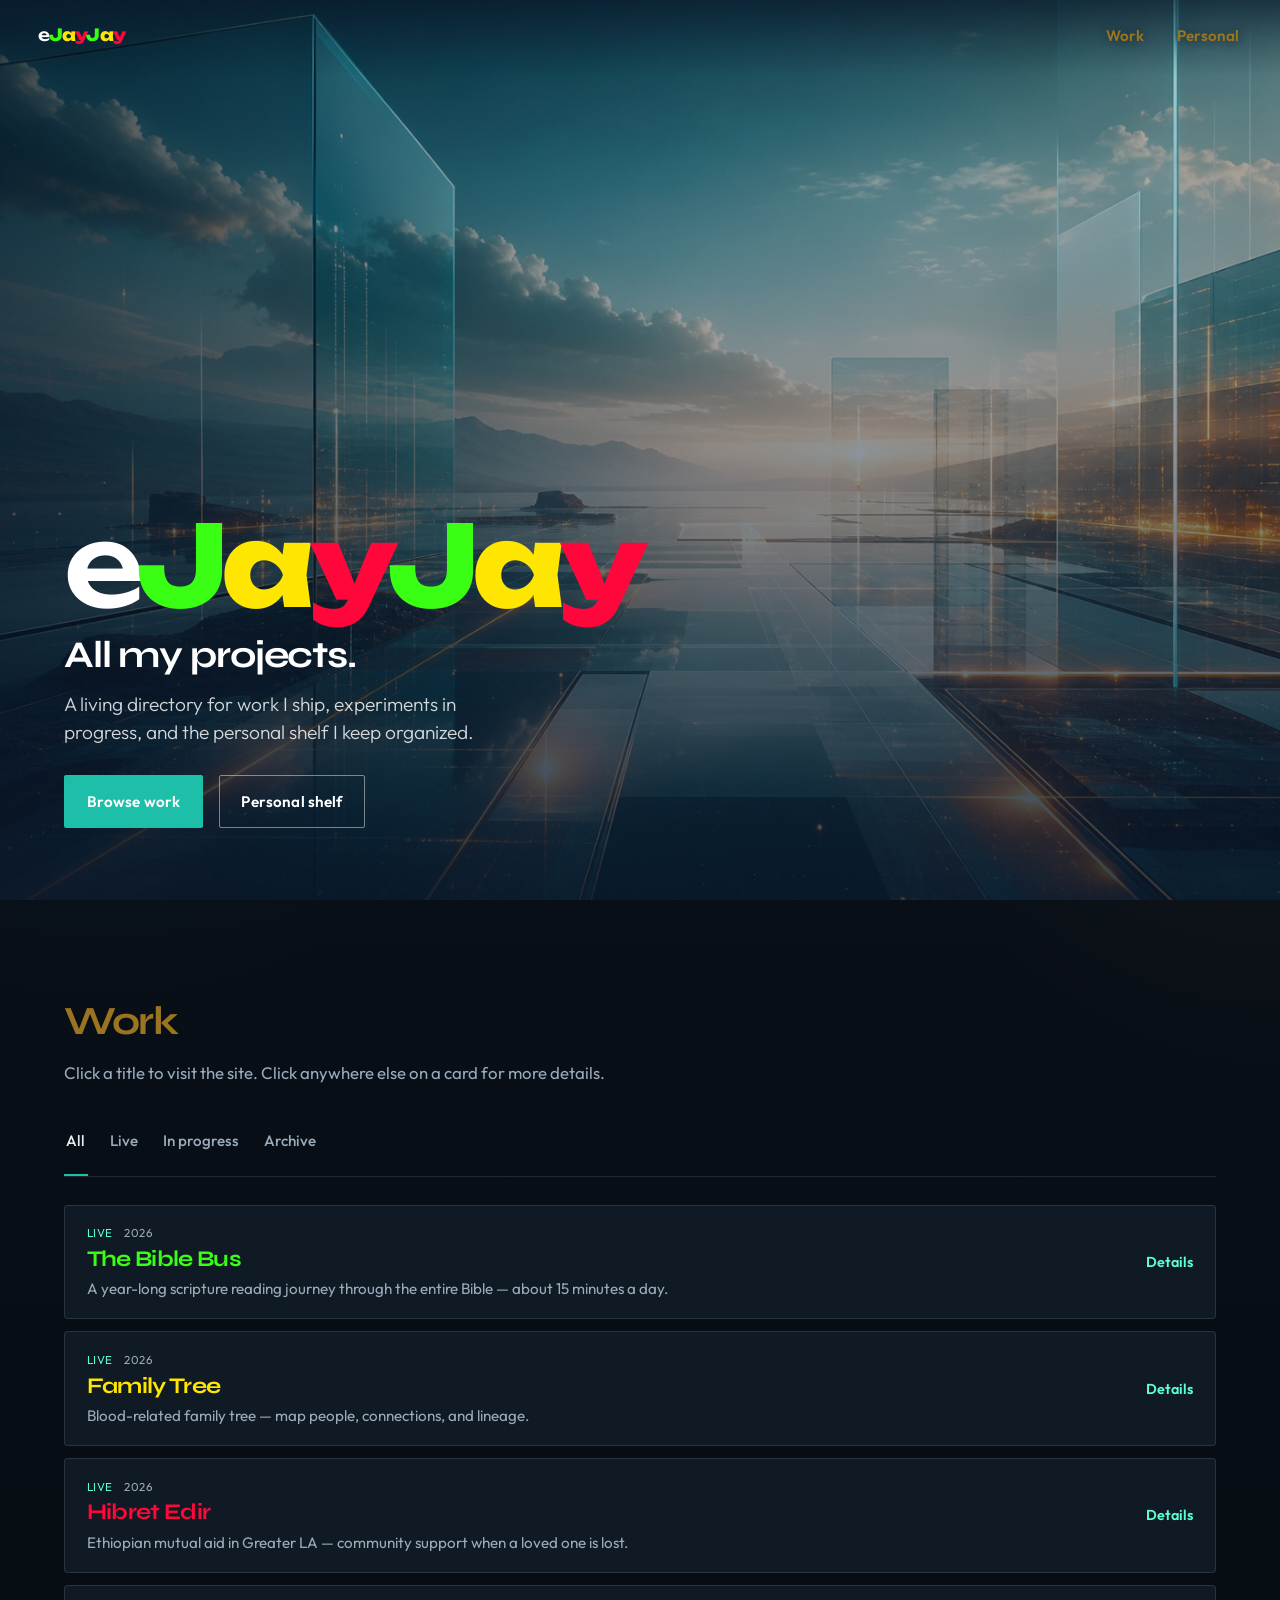
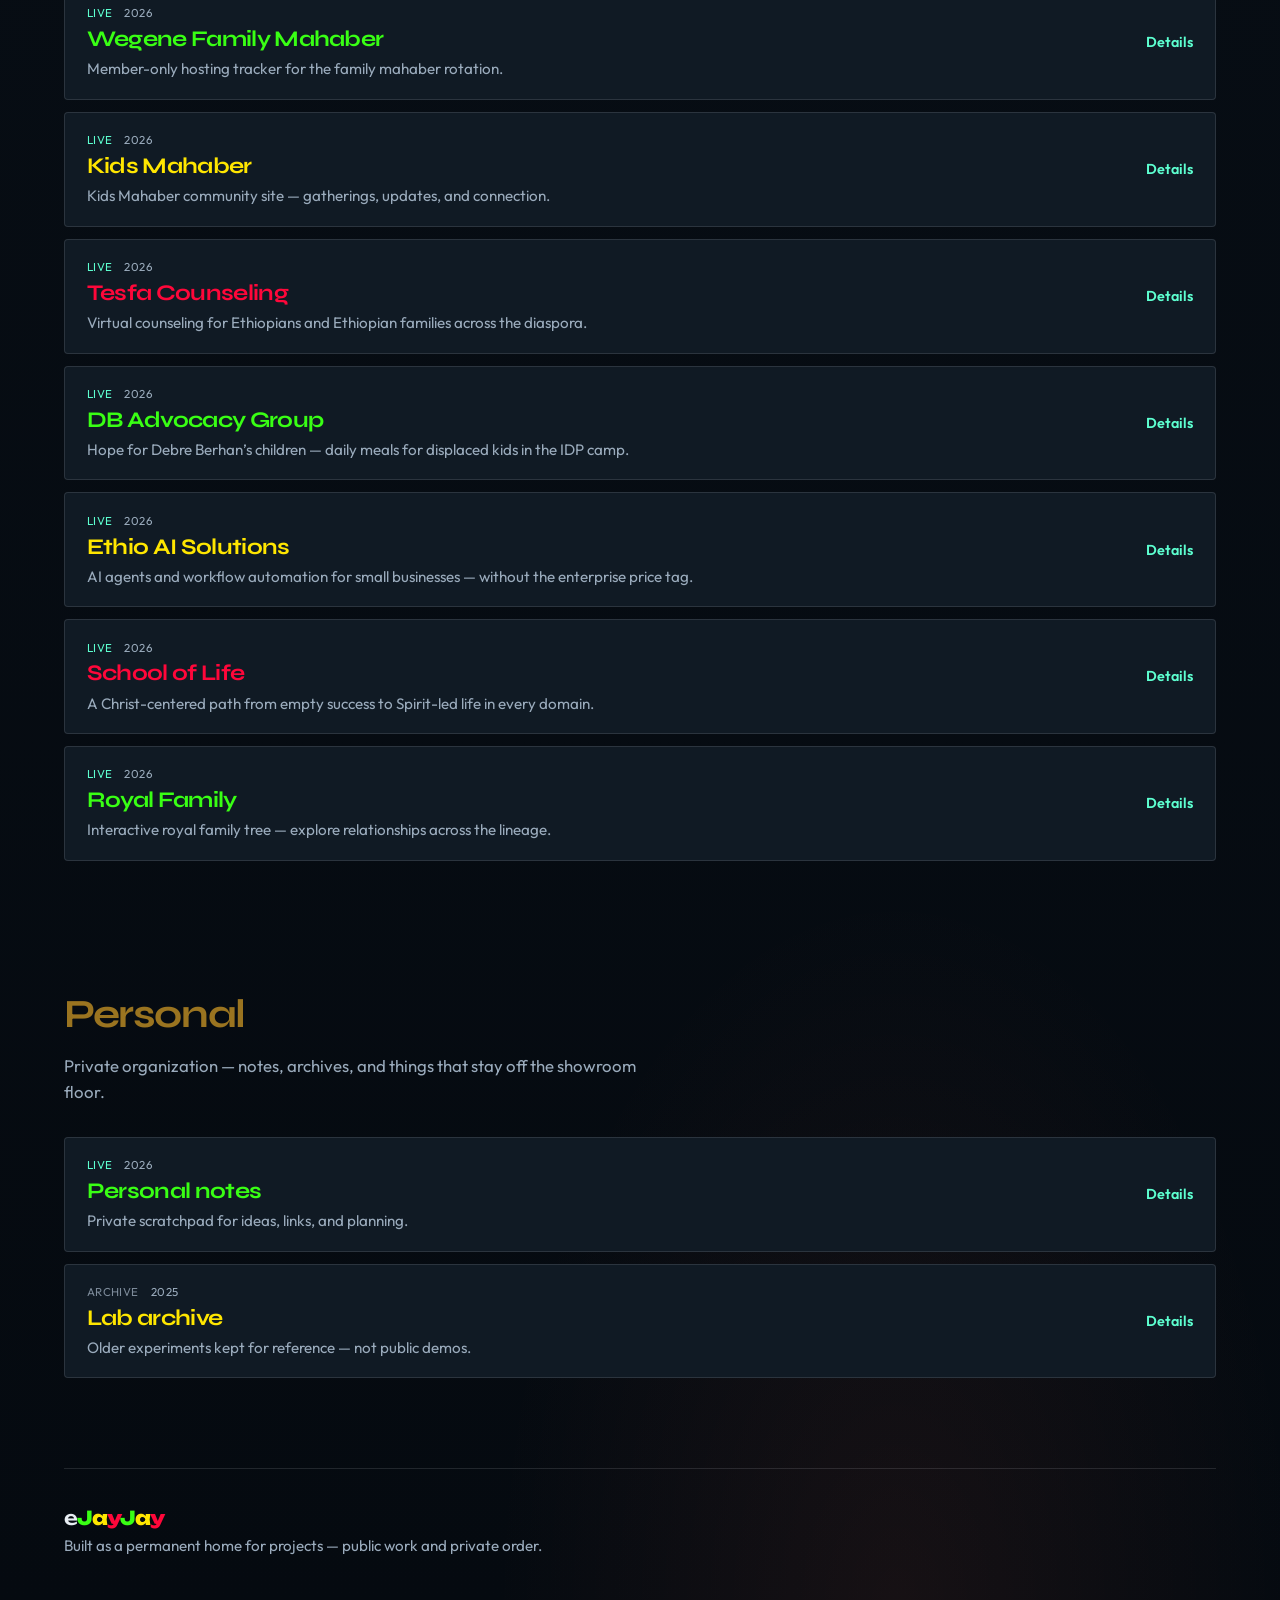
==== index.html @ 98484994 "Fix Netlify 404 by shipping a static site with index.html Co-authored-by: Cursor <cursoragent@cursor" ====
<!DOCTYPE html>
<html lang="en">
<head>
  <meta charset="utf-8">
  <meta name="viewport" content="width=device-width, initial-scale=1, viewport-fit=cover">
  <meta name="theme-color" content="#070d14">
  <title>eJayJay — projects hub</title>
  <meta name="description" content="eJayJay — all projects, in one place.">
  <link rel="preconnect" href="https://fonts.googleapis.com">
  <link rel="preconnect" href="https://fonts.gstatic.com" crossorigin>
  <link href="https://fonts.googleapis.com/css2?family=Outfit:wght@300;400;500;600;700&family=Syne:wght@600;700;800&family=Unbounded:wght@500;600;700;800;900&display=swap" rel="stylesheet">
  <link rel="stylesheet" href="/static/css/style.css">
</head>
<body>
<div class="grain" aria-hidden="true"></div>

<header class="top">
  <a class="top__mark" href="#top" aria-label="eJayJay"><span class="brand" aria-hidden="true"><span class="brand__e">e</span><span class="brand__j">J</span><span class="brand__a">a</span><span class="brand__y">y</span><span class="brand__j">J</span><span class="brand__a">a</span><span class="brand__y">y</span></span></a>
  <nav class="top__nav" aria-label="Primary">
    <a href="#work">Work</a>
    <a href="#personal">Personal</a>
  </nav>
</header>

<main id="top">
  <section class="hero" aria-label="Introduction">
    <div class="hero__media">
      <img
        src="/static/img/hero-atmosphere.png"
        alt=""
        width="1920"
        height="1080"
        fetchpriority="high"
        decoding="async"
        sizes="100vw"
      >
      <div class="hero__veil" aria-hidden="true"></div>
    </div>
    <div class="hero__content">
      <p class="hero__brand" aria-label="eJayJay"><span class="brand" aria-hidden="true"><span class="brand__e">e</span><span class="brand__j">J</span><span class="brand__a">a</span><span class="brand__y">y</span><span class="brand__j">J</span><span class="brand__a">a</span><span class="brand__y">y</span></span></p>
      <h1 class="hero__headline">All my projects.</h1>
      <p class="hero__lede">A living directory for work I ship, experiments in progress, and the personal shelf I keep organized.</p>
      <div class="hero__actions">
        <a class="btn btn--primary" href="#work">Browse work</a>
        <a class="btn btn--ghost" href="#personal">Personal shelf</a>
      </div>
    </div>
  </section>

  <section class="section" id="work" aria-labelledby="work-heading">
    <div class="section__intro">
      <h2 id="work-heading">Work</h2>
      <p>Click a title to visit the site. Click anywhere else on a card for more details.</p>
    </div>

    <div class="filters" role="group" aria-label="Filter work">
      <button type="button" class="filter is-active" data-filter="all">All</button>
      <button type="button" class="filter" data-filter="live">Live</button>
      <button type="button" class="filter" data-filter="wip">In progress</button>
      <button type="button" class="filter" data-filter="archive">Archive</button>
    </div>

    <ul class="directory" data-directory="public"></ul>
  </section>

  <section class="section section--personal" id="personal" aria-labelledby="personal-heading">
    <div class="section__intro">
      <h2 id="personal-heading">Personal</h2>
      <p>Private organization — notes, archives, and things that stay off the showroom floor.</p>
    </div>

    <ul class="directory" data-directory="personal"></ul>
  </section>
</main>

<footer class="footer">
  <p class="footer__brand" aria-label="eJayJay"><span class="brand" aria-hidden="true"><span class="brand__e">e</span><span class="brand__j">J</span><span class="brand__a">a</span><span class="brand__y">y</span><span class="brand__j">J</span><span class="brand__a">a</span><span class="brand__y">y</span></span></p>
  <p class="footer__note">Built as a permanent home for projects — public work and private order.</p>
</footer>

<div class="detail" id="project-detail" hidden>
  <div class="detail__backdrop" data-close-detail tabindex="-1"></div>
  <aside
    class="detail__panel"
    role="dialog"
    aria-modal="true"
    aria-labelledby="detail-title"
  >
    <button type="button" class="detail__close" data-close-detail aria-label="Close details">×</button>
    <p class="detail__meta">
      <span class="detail__status" id="detail-status"></span>
      <span class="detail__year" id="detail-year"></span>
    </p>
    <h2 class="detail__title" id="detail-title"></h2>
    <p class="detail__tagline" id="detail-tagline"></p>
    <div class="detail__tags" id="detail-tags"></div>
    <div class="detail__about">
      <h3 class="detail__about-label">About</h3>
      <p class="detail__about-text" id="detail-about"></p>
    </div>
    <div class="detail__actions" id="detail-actions"></div>
  </aside>
</div>

<script src="/static/js/main.js" defer></script>
</body>
</html>
---- static/css/style.css ----
/* eJayJay — luminous, precise, forward */

:root {
  --ink: #e8eef4;
  --ink-soft: #9aabbc;
  --paper: #070d14;
  --paper-2: #101a24;
  --line: rgba(232, 238, 244, 0.12);
  --teal: #1dbfa8;
  --teal-deep: #5dffd0;
  --amber: #f0b429;
  --gold: #c4a035;
  --gold-deep: #9a7420;
  --coral: #ff6b4a;
  --white: #ffffff;
  /* Brand face = wordmark only; display = headlines; body = UI copy */
  --font-brand: "Unbounded", sans-serif;
  --font-display: "Syne", sans-serif;
  --font-body: "Outfit", sans-serif;
  --ease: cubic-bezier(0.22, 1, 0.36, 1);
  --space: clamp(1.25rem, 3vw, 2.5rem);
  --max: 72rem;
}

*,
*::before,
*::after {
  box-sizing: border-box;
}

html {
  scroll-behavior: smooth;
  scroll-padding-top: 4.5rem;
}

body {
  margin: 0;
  min-height: 100vh;
  min-height: 100dvh;
  font-family: var(--font-body);
  font-weight: 400;
  font-size: 1.0625rem;
  line-height: 1.55;
  color: var(--ink);
  background:
    radial-gradient(110% 70% at 8% -5%, rgba(29, 191, 168, 0.16), transparent 52%),
    radial-gradient(90% 60% at 100% 5%, rgba(240, 180, 41, 0.1), transparent 48%),
    radial-gradient(70% 50% at 70% 100%, rgba(255, 107, 74, 0.07), transparent 45%),
    linear-gradient(180deg, #0a121c 0%, var(--paper) 45%, #050a10 100%);
  -webkit-font-smoothing: antialiased;
  overflow-x: hidden;
  text-size-adjust: 100%;
  -webkit-text-size-adjust: 100%;
}

img {
  max-width: 100%;
  display: block;
}

a {
  color: inherit;
  text-decoration: none;
}

code {
  font-size: 0.9em;
  background: var(--paper-2);
  padding: 0.1em 0.35em;
}

.grain {
  pointer-events: none;
  position: fixed;
  inset: 0;
  z-index: 50;
  opacity: 0.05;
  background-image: url("data:image/svg+xml,%3Csvg viewBox='0 0 256 256' xmlns='http://www.w3.org/2000/svg'%3E%3Cfilter id='n'%3E%3CfeTurbulence type='fractalNoise' baseFrequency='0.85' numOctaves='4' stitchTiles='stitch'/%3E%3C/filter%3E%3Crect width='100%25' height='100%25' filter='url(%23n)'/%3E%3C/svg%3E");
  mix-blend-mode: soft-light;
}

/* —— Top bar —— */
.top {
  position: fixed;
  top: 0;
  left: 0;
  right: 0;
  z-index: 40;
  display: flex;
  align-items: center;
  justify-content: space-between;
  gap: 1rem;
  padding: calc(0.85rem + env(safe-area-inset-top, 0px))
    max(var(--space), env(safe-area-inset-right, 0px))
    1.1rem
    max(var(--space), env(safe-area-inset-left, 0px));
  color: #fff;
  background: linear-gradient(180deg, rgba(10, 22, 40, 0.65) 0%, rgba(10, 22, 40, 0.25) 55%, transparent 100%);
}

.top__mark {
  font-family: var(--font-brand);
  font-weight: 700;
  font-size: 1.05rem;
  letter-spacing: -0.04em;
  line-height: 1;
  color: #fff;
}

.top__nav {
  display: flex;
  gap: 1.75rem;
  font-size: 0.95rem;
  font-weight: 600;
}

.top__nav a {
  color: var(--gold-deep);
  text-shadow: 0 1px 10px rgba(0, 0, 0, 0.45);
  transition: color 0.2s var(--ease);
  padding: 0.45rem 0.15rem;
  min-height: 44px;
  display: inline-flex;
  align-items: center;
}

.top__nav a:hover,
.top__nav a:focus-visible {
  color: var(--gold);
  outline: none;
}

/* —— Hero —— */
.hero {
  position: relative;
  min-height: 100svh;
  display: grid;
  align-items: end;
  overflow: hidden;
}

.hero__media {
  position: absolute;
  inset: 0;
  z-index: 0;
}

.hero__media img {
  width: 100%;
  height: 100%;
  object-fit: cover;
  object-position: center;
  transform: scale(1.04);
  animation: hero-drift 28s var(--ease) infinite alternate;
}

.hero__veil {
  position: absolute;
  inset: 0;
  background:
    linear-gradient(180deg, rgba(10, 22, 40, 0.2) 0%, rgba(10, 22, 40, 0.4) 42%, rgba(10, 22, 40, 0.82) 100%),
    linear-gradient(90deg, rgba(10, 22, 40, 0.45) 0%, transparent 55%);
}

.hero__content {
  position: relative;
  z-index: 1;
  width: min(100% - 2 * var(--space), var(--max));
  margin: 0 auto;
  padding: clamp(5.5rem, 16vh, 10rem) 0 clamp(2.75rem, 8vh, 5.5rem);
  padding-bottom: max(clamp(2.75rem, 8vh, 5.5rem), env(safe-area-inset-bottom, 0px));
  color: var(--white);
}

/* Wordmark: e stays neutral; J green, a yellow, y red */
.brand {
  font-family: var(--font-brand);
  font-weight: 800;
  letter-spacing: -0.055em;
  font-synthesis: none;
}

.brand__e {
  font-weight: 500;
  letter-spacing: -0.08em;
  margin-right: 0.01em;
  color: inherit;
}

.brand__j {
  color: #39ff14;
}

.brand__a {
  color: #ffe600;
}

.brand__y {
  color: #ff073a;
}

.hero__brand {
  margin: 0 0 1.1rem;
  font-size: clamp(3.4rem, 11vw, 7rem);
  line-height: 0.88;
  color: #fff;
  opacity: 0;
  animation: rise 1s var(--ease) 0.15s forwards;
}

.hero__brand .brand {
  display: inline-block;
}

.hero__headline {
  margin: 0 0 0.85rem;
  max-width: 14ch;
  font-family: var(--font-display);
  font-weight: 700;
  font-size: clamp(1.65rem, 3.6vw, 2.35rem);
  line-height: 1.15;
  letter-spacing: -0.03em;
  opacity: 0;
  animation: rise 1s var(--ease) 0.35s forwards;
}

.hero__lede {
  margin: 0 0 1.75rem;
  max-width: 34ch;
  font-size: clamp(1.05rem, 2vw, 1.2rem);
  font-weight: 300;
  line-height: 1.5;
  color: rgba(255, 255, 255, 0.82);
  opacity: 0;
  animation: rise 1s var(--ease) 0.5s forwards;
}

.hero__actions {
  display: flex;
  flex-wrap: wrap;
  gap: 0.75rem 1rem;
  opacity: 0;
  animation: rise 1s var(--ease) 0.65s forwards;
}

@keyframes rise {
  from {
    opacity: 0;
    transform: translateY(1.25rem);
  }
  to {
    opacity: 1;
    transform: translateY(0);
  }
}

@keyframes hero-drift {
  from {
    transform: scale(1.04) translate3d(0, 0, 0);
  }
  to {
    transform: scale(1.1) translate3d(-1.5%, -1%, 0);
  }
}

/* —— Buttons —— */
.btn {
  display: inline-flex;
  align-items: center;
  justify-content: center;
  padding: 0.85rem 1.35rem;
  min-height: 48px;
  font-family: var(--font-body);
  font-size: 0.95rem;
  font-weight: 600;
  letter-spacing: 0.01em;
  border: 1px solid transparent;
  border-radius: 2px;
  cursor: pointer;
  touch-action: manipulation;
  transition: transform 0.25s var(--ease), background 0.25s var(--ease), color 0.25s var(--ease), border-color 0.25s var(--ease);
}

.btn:hover,
.btn:focus-visible {
  transform: translateY(-1px);
  outline: none;
}

.btn--primary {
  background: var(--teal);
  color: var(--white);
}

.btn--primary:hover {
  background: var(--teal-deep);
}

.btn--ghost {
  background: transparent;
  color: var(--white);
  border-color: rgba(255, 255, 255, 0.45);
}

.btn--ghost:hover {
  border-color: #fff;
  background: rgba(255, 255, 255, 0.08);
}

/* —— Sections —— */
.section {
  width: min(100% - 2 * var(--space), var(--max));
  margin: 0 auto;
  padding: clamp(4rem, 10vh, 6.5rem) 0 2rem;
}

.section--personal {
  padding-bottom: clamp(4rem, 10vh, 6rem);
}

.section__intro {
  max-width: 36rem;
  margin-bottom: 2rem;
}

.section__intro h2 {
  margin: 0 0 0.5rem;
  font-family: var(--font-display);
  font-weight: 700;
  font-size: clamp(1.85rem, 3.5vw, 2.5rem);
  letter-spacing: -0.035em;
  color: var(--gold-deep);
}

.section__intro p {
  margin: 0;
  color: var(--ink-soft);
  font-size: 1.05rem;
}

/* —— Filters —— */
.filters {
  display: flex;
  flex-wrap: wrap;
  gap: 0.35rem 1.25rem;
  margin-bottom: 1.75rem;
  border-bottom: 1px solid var(--line);
  padding-bottom: 0.85rem;
}

.filter {
  appearance: none;
  background: none;
  border: none;
  padding: 0.55rem 0.15rem;
  min-height: 44px;
  font-family: var(--font-body);
  font-size: 0.95rem;
  font-weight: 500;
  color: var(--ink-soft);
  cursor: pointer;
  position: relative;
  touch-action: manipulation;
  transition: color 0.2s var(--ease);
}

.filter::after {
  content: "";
  position: absolute;
  left: 0;
  right: 0;
  bottom: -0.85rem;
  height: 2px;
  background: var(--teal);
  transform: scaleX(0);
  transform-origin: left;
  transition: transform 0.25s var(--ease);
}

.filter:hover,
.filter:focus-visible {
  color: var(--ink);
  outline: none;
}

.filter.is-active {
  color: var(--ink);
}

.filter.is-active::after {
  transform: scaleX(1);
}

/* —— Directory: stacked horizontal cards —— */
.directory {
  list-style: none;
  margin: 0;
  padding: 0;
  display: flex;
  flex-direction: column;
  gap: 0.75rem;
}

.entry {
  opacity: 0;
  transform: translateY(0.75rem);
  transition: opacity 0.55s var(--ease), transform 0.55s var(--ease);
  transition-delay: calc(var(--i, 0) * 60ms);
}

.entry.is-visible {
  opacity: 1;
  transform: translateY(0);
}

.entry.is-hidden {
  display: none;
}

.entry--empty {
  padding: 1.5rem 0;
  color: var(--ink-soft);
  opacity: 1;
  transform: none;
}

.entry__card {
  display: grid;
  grid-template-columns: minmax(0, 1fr) auto;
  grid-template-areas:
    "meta go"
    "name go"
    "tag go";
  align-items: start;
  column-gap: 1.25rem;
  row-gap: 0.25rem;
  padding: 1.15rem 1.35rem;
  background: var(--paper-2);
  border: 1px solid var(--line);
  border-radius: 4px;
  cursor: pointer;
  transition:
    border-color 0.25s var(--ease),
    background 0.25s var(--ease),
    transform 0.25s var(--ease);
}

.entry__card:hover,
.entry__card:focus-visible {
  border-color: rgba(232, 238, 244, 0.28);
  background: #152231;
  transform: translateY(-2px);
  outline: none;
}

.entry__meta {
  grid-area: meta;
  display: flex;
  align-items: center;
  gap: 0.75rem;
  font-size: 0.72rem;
  letter-spacing: 0.04em;
  text-transform: uppercase;
  color: var(--ink-soft);
}

.entry__status[data-status="live"] {
  color: var(--teal-deep);
}

.entry__status[data-status="wip"] {
  color: var(--amber);
}

.entry__status[data-status="archive"] {
  color: #7d8b9a;
}

.entry__name {
  grid-area: name;
  margin: 0;
  font-family: var(--font-display);
  font-weight: 700;
  font-size: clamp(1.15rem, 2vw, 1.4rem);
  letter-spacing: -0.03em;
  line-height: 1.15;
}

.entry__title-link,
.entry__title-text {
  color: inherit;
  text-decoration: none;
}

.entry__title-link:hover,
.entry__title-link:focus-visible {
  text-decoration: underline;
  text-underline-offset: 0.18em;
  outline: none;
}

.directory .entry:nth-child(3n + 1) .entry__name {
  color: #39ff14;
}

.directory .entry:nth-child(3n + 2) .entry__name {
  color: #ffe600;
}

.directory .entry:nth-child(3n + 3) .entry__name {
  color: #ff073a;
}

.entry__tagline {
  grid-area: tag;
  margin: 0.15rem 0 0;
  max-width: 42rem;
  color: var(--ink-soft);
  font-size: 0.95rem;
  line-height: 1.45;
}

.entry__go {
  grid-area: go;
  align-self: center;
  font-size: 0.9rem;
  font-weight: 600;
  color: var(--teal-deep);
  white-space: nowrap;
  transition: color 0.25s var(--ease);
}

.entry__card:hover .entry__go,
.entry__card:focus-visible .entry__go {
  color: #7dffd6;
}

/* —— Detail panel —— */
body.is-detail-open {
  overflow: hidden;
}

.detail {
  position: fixed;
  inset: 0;
  z-index: 60;
}

.detail[hidden] {
  display: none;
}

.detail__backdrop {
  position: absolute;
  inset: 0;
  background: rgba(3, 8, 14, 0.72);
  border: none;
  cursor: pointer;
}

.detail__panel {
  position: absolute;
  top: 0;
  right: 0;
  bottom: 0;
  width: min(28rem, 100%);
  padding: calc(1.5rem + env(safe-area-inset-top, 0px)) 1.5rem
    max(1.75rem, env(safe-area-inset-bottom, 0px));
  background:
    radial-gradient(80% 40% at 100% 0%, rgba(29, 191, 168, 0.12), transparent 55%),
    linear-gradient(180deg, #101a24 0%, #070d14 100%);
  border-left: 1px solid var(--line);
  overflow-y: auto;
  transform: translateX(0);
}

.detail__close {
  position: absolute;
  top: calc(0.85rem + env(safe-area-inset-top, 0px));
  right: 0.85rem;
  width: 2.5rem;
  height: 2.5rem;
  border: 1px solid var(--line);
  border-radius: 2px;
  background: transparent;
  color: var(--ink);
  font-size: 1.5rem;
  line-height: 1;
  cursor: pointer;
}

.detail__close:hover,
.detail__close:focus-visible {
  border-color: rgba(232, 238, 244, 0.35);
  color: #fff;
  outline: none;
}

.detail__meta {
  display: flex;
  gap: 0.85rem;
  margin: 0 0 0.75rem;
  font-size: 0.75rem;
  letter-spacing: 0.05em;
  text-transform: uppercase;
  color: var(--ink-soft);
}

.detail__status[data-status="live"] {
  color: var(--teal-deep);
}

.detail__status[data-status="wip"] {
  color: var(--amber);
}

.detail__status[data-status="archive"] {
  color: #7d8b9a;
}

.detail__title {
  margin: 0 0 0.65rem;
  padding-right: 2.5rem;
  font-family: var(--font-display);
  font-weight: 800;
  font-size: clamp(1.75rem, 4vw, 2.25rem);
  letter-spacing: -0.035em;
  line-height: 1.05;
  color: #fff;
}

.detail__tagline {
  margin: 0 0 1rem;
  color: var(--ink-soft);
  font-size: 1.05rem;
  line-height: 1.5;
}

.detail__tags {
  display: flex;
  flex-wrap: wrap;
  gap: 0.45rem;
  margin-bottom: 1.5rem;
}

.detail__tag {
  padding: 0.25rem 0.55rem;
  border: 1px solid var(--line);
  font-size: 0.78rem;
  letter-spacing: 0.03em;
  text-transform: uppercase;
  color: var(--ink-soft);
}

.detail__about-label {
  margin: 0 0 0.45rem;
  font-family: var(--font-display);
  font-size: 0.95rem;
  font-weight: 700;
  letter-spacing: -0.02em;
  color: var(--gold);
}

.detail__about-text {
  margin: 0 0 1.75rem;
  color: var(--ink);
  font-size: 1rem;
  line-height: 1.6;
}

.detail__actions {
  display: flex;
  flex-wrap: wrap;
  gap: 0.75rem;
}

.detail__actions .btn--primary {
  color: var(--white);
}

/* —— Project detail —— */
.project-page {
  width: min(100% - 2 * var(--space), 40rem);
  margin: 0 auto;
  padding: clamp(7rem, 18vh, 10rem) 0 4rem;
  padding-bottom: max(4rem, calc(2rem + env(safe-area-inset-bottom, 0px)));
}

.project-page__status {
  margin: 0 0 0.75rem;
  font-size: 0.8rem;
  letter-spacing: 0.06em;
  text-transform: uppercase;
  color: var(--ink-soft);
}

.project-page__status[data-status="live"] {
  color: var(--teal-deep);
}

.project-page__status[data-status="wip"] {
  color: var(--amber);
}

.project-page__name {
  margin: 0 0 0.75rem;
  font-family: var(--font-display);
  font-weight: 800;
  font-size: clamp(2.4rem, 6vw, 3.5rem);
  letter-spacing: -0.04em;
  line-height: 1;
}

.project-page__tagline {
  margin: 0 0 1.75rem;
  color: var(--ink-soft);
  font-size: 1.15rem;
}

.project-page__pending {
  margin: 0 0 1.5rem;
  color: var(--ink-soft);
}

.project-page__back {
  display: inline-block;
  margin-top: 2rem;
  font-weight: 500;
  color: var(--teal-deep);
}

.project-page .btn--primary {
  color: var(--white);
}

/* —— Footer —— */
.footer {
  width: min(100% - 2 * var(--space), var(--max));
  margin: 0 auto;
  padding: 2.5rem 0 max(3.5rem, calc(2rem + env(safe-area-inset-bottom, 0px)));
  border-top: 1px solid var(--line);
}

.footer__brand {
  margin: 0 0 0.35rem;
  font-size: 1.2rem;
  line-height: 1;
  color: var(--ink);
}

.footer__brand .brand {
  letter-spacing: -0.05em;
}

.footer__note {
  margin: 0;
  max-width: 32rem;
  color: var(--ink-soft);
  font-size: 0.95rem;
}

@media (max-width: 720px) {
  :root {
    --space: clamp(1rem, 4.5vw, 1.35rem);
  }

  body {
    font-size: 1rem;
  }

  .top__mark {
    font-size: 0.95rem;
    flex-shrink: 0;
  }

  .top__nav {
    gap: 0.85rem;
    font-size: 0.9rem;
  }

  .hero {
    min-height: 100svh;
    min-height: 100dvh;
  }

  .hero__media img {
    object-position: 62% center;
  }

  .hero__veil {
    background:
      linear-gradient(180deg, rgba(10, 22, 40, 0.28) 0%, rgba(10, 22, 40, 0.5) 40%, rgba(10, 22, 40, 0.88) 100%),
      linear-gradient(90deg, rgba(10, 22, 40, 0.55) 0%, transparent 70%);
  }

  .hero__brand {
    font-size: clamp(2.55rem, 14vw, 3.75rem);
    margin-bottom: 0.85rem;
    max-width: 100%;
    overflow-wrap: anywhere;
  }

  .brand {
    letter-spacing: -0.045em;
  }

  .hero__headline {
    max-width: 12ch;
    font-size: clamp(1.45rem, 6.5vw, 1.85rem);
  }

  .hero__lede {
    max-width: 32ch;
    font-size: 1rem;
    margin-bottom: 1.35rem;
  }

  .hero__actions {
    flex-direction: column;
    align-items: stretch;
    width: 100%;
    max-width: 22rem;
  }

  .btn {
    width: 100%;
  }

  .section {
    padding-top: clamp(3rem, 8vh, 4.5rem);
  }

  .section__intro {
    margin-bottom: 1.35rem;
  }

  .section__intro p {
    font-size: 0.98rem;
  }

  .filters {
    gap: 0.25rem 1rem;
    overflow-x: auto;
    overflow-y: hidden;
    -webkit-overflow-scrolling: touch;
    scrollbar-width: none;
    margin-left: calc(-1 * var(--space));
    margin-right: calc(-1 * var(--space));
    padding-left: var(--space);
    padding-right: var(--space);
    padding-bottom: 0.95rem;
  }

  .filters::-webkit-scrollbar {
    display: none;
  }

  .filter {
    flex: 0 0 auto;
    white-space: nowrap;
  }

  .entry__card {
    grid-template-columns: 1fr auto;
    grid-template-areas:
      "meta go"
      "name go"
      "tag tag";
    column-gap: 0.75rem;
    row-gap: 0.25rem;
    padding: 1rem 1.1rem;
    align-items: start;
  }

  .entry__name {
    font-size: clamp(1.1rem, 5vw, 1.3rem);
  }

  .entry__tagline {
    font-size: 0.9rem;
  }

  .project-page__name {
    font-size: clamp(2rem, 10vw, 2.75rem);
  }

  .project-page__tagline {
    font-size: 1.05rem;
  }

  .project-page .btn--primary {
    width: 100%;
  }

  .footer__note {
    font-size: 0.9rem;
  }
}

@media (max-width: 380px) {
  .top__nav {
    gap: 0.55rem;
    font-size: 0.85rem;
  }

  .hero__brand {
    font-size: 2.35rem;
  }
}

/* Touch devices: keep affordances visible without hover */
@media (hover: none) {
  .entry__go {
    opacity: 1;
  }

  .entry__card:hover {
    transform: none;
  }

  .btn:hover {
    transform: none;
  }
}

@media (prefers-reduced-motion: reduce) {
  html {
    scroll-behavior: auto;
  }

  .hero__media img,
  .hero__brand,
  .hero__headline,
  .hero__lede,
  .hero__actions,
  .entry {
    animation: none !important;
    opacity: 1;
    transform: none;
    transition: none;
  }
}
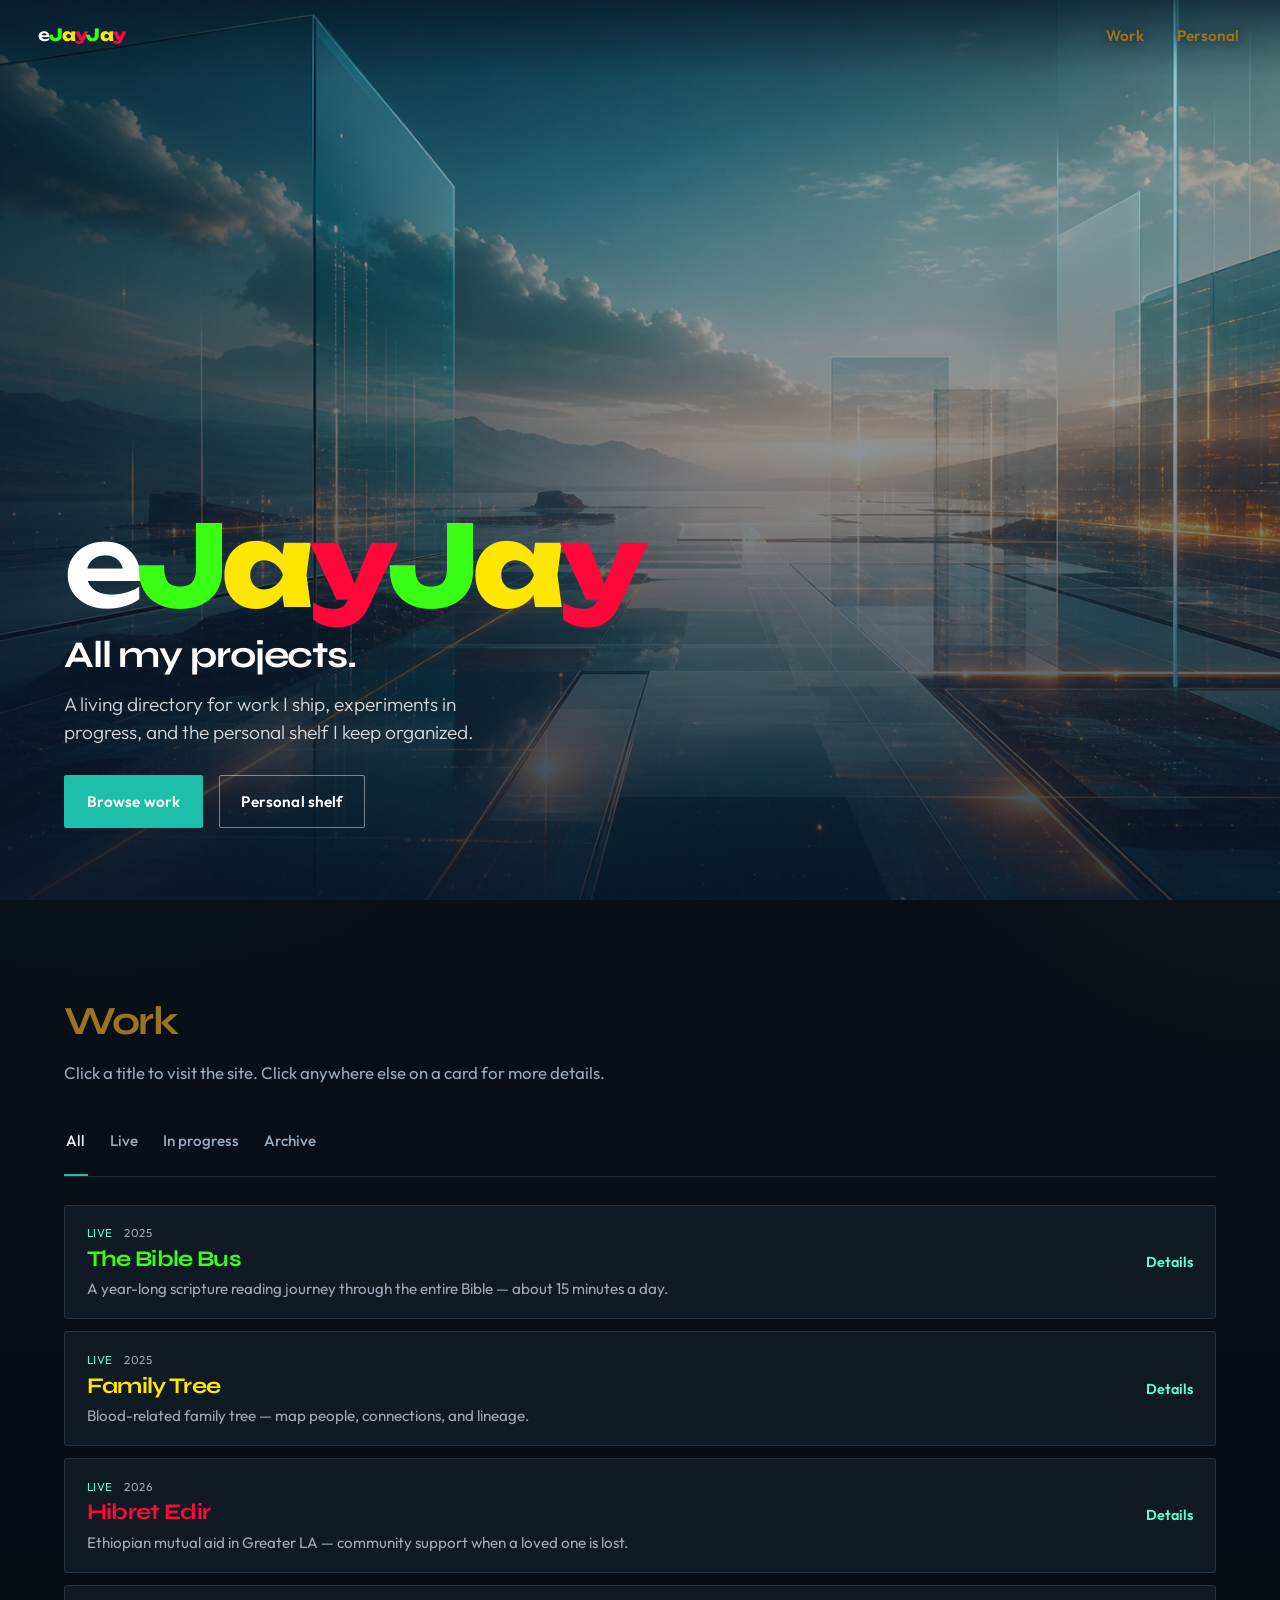
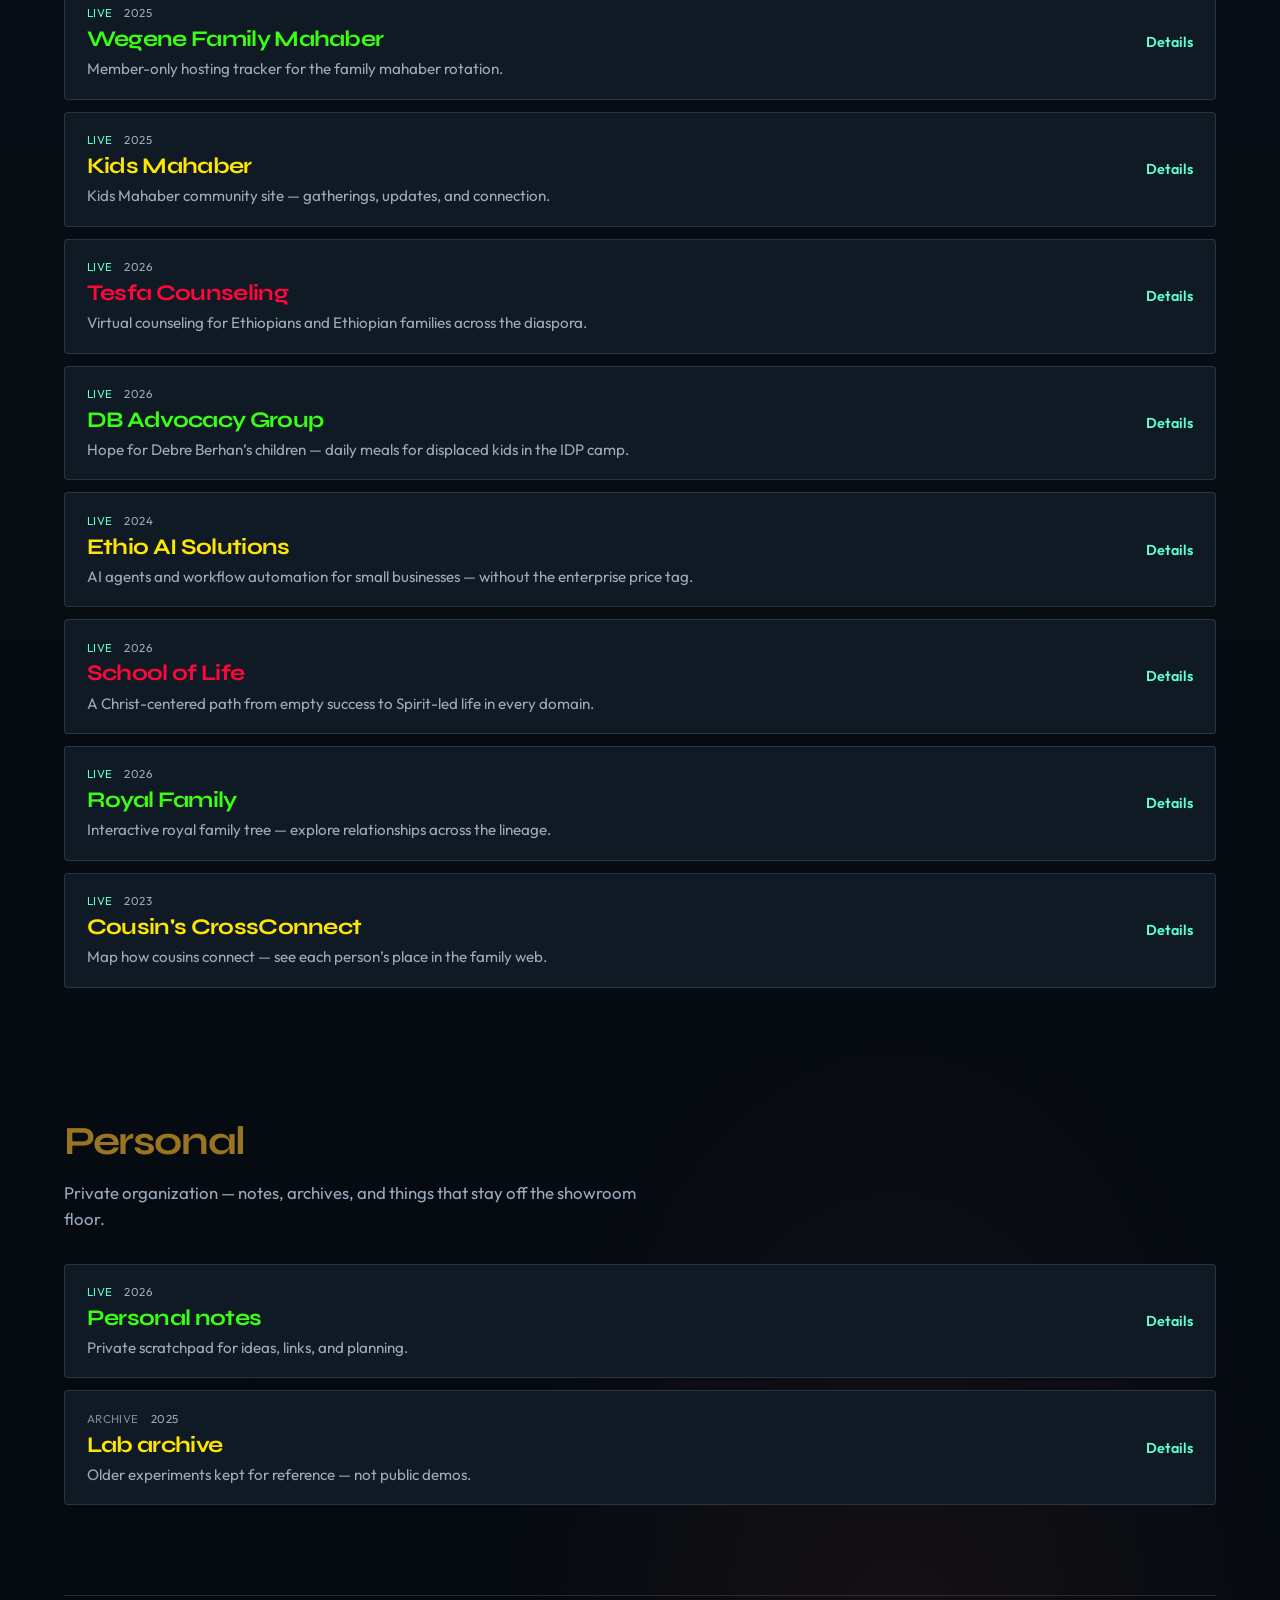
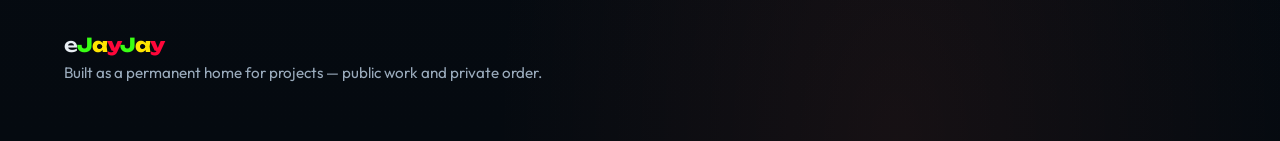
==== commit abb3e957: "Add link password gate, update projects, and handoff context Co-authored-by: Cursor <cursoragent@cur" ====
--- a/index.html
+++ b/index.html
@@ -102,6 +102,26 @@
   </aside>
 </div>
 
+<div class="gate" id="link-gate" hidden>
+  <div class="gate__backdrop" data-close-gate tabindex="-1"></div>
+  <form class="gate__panel" id="link-gate-form" role="dialog" aria-modal="true" aria-labelledby="gate-title">
+    <button type="button" class="gate__close" data-close-gate aria-label="Close">×</button>
+    <h2 class="gate__title" id="gate-title">Enter password</h2>
+    <p class="gate__lede">Links are protected. Enter the password to continue.</p>
+    <label class="gate__label" for="gate-password">Password</label>
+    <input
+      class="gate__input"
+      id="gate-password"
+      name="password"
+      type="password"
+      autocomplete="current-password"
+      required
+    >
+    <p class="gate__error" id="gate-error" hidden>Wrong password. Try again.</p>
+    <button class="btn btn--primary gate__submit" type="submit">Unlock</button>
+  </form>
+</div>
+
 <script src="/static/js/main.js" defer></script>
 </body>
 </html>
--- a/static/css/style.css
+++ b/static/css/style.css
@@ -678,6 +678,119 @@
   color: var(--white);
 }
 
+/* —— Link password gate —— */
+body.is-gate-open {
+  overflow: hidden;
+}
+
+.gate {
+  position: fixed;
+  inset: 0;
+  z-index: 70;
+  display: grid;
+  place-items: center;
+  padding: var(--space);
+}
+
+.gate[hidden] {
+  display: none;
+}
+
+.gate__backdrop {
+  position: absolute;
+  inset: 0;
+  background: rgba(3, 8, 14, 0.78);
+  cursor: pointer;
+}
+
+.gate__panel {
+  position: relative;
+  z-index: 1;
+  width: min(22rem, 100%);
+  padding: 1.75rem 1.5rem 1.5rem;
+  background:
+    radial-gradient(80% 50% at 0% 0%, rgba(29, 191, 168, 0.12), transparent 55%),
+    linear-gradient(180deg, #101a24 0%, #070d14 100%);
+  border: 1px solid var(--line);
+  border-radius: 4px;
+}
+
+.gate__close {
+  position: absolute;
+  top: 0.65rem;
+  right: 0.65rem;
+  width: 2.25rem;
+  height: 2.25rem;
+  border: 1px solid var(--line);
+  border-radius: 2px;
+  background: transparent;
+  color: var(--ink);
+  font-size: 1.35rem;
+  line-height: 1;
+  cursor: pointer;
+}
+
+.gate__close:hover,
+.gate__close:focus-visible {
+  border-color: rgba(232, 238, 244, 0.35);
+  color: #fff;
+  outline: none;
+}
+
+.gate__title {
+  margin: 0 0 0.45rem;
+  padding-right: 2rem;
+  font-family: var(--font-display);
+  font-weight: 800;
+  font-size: 1.45rem;
+  letter-spacing: -0.03em;
+  color: #fff;
+}
+
+.gate__lede {
+  margin: 0 0 1.15rem;
+  color: var(--ink-soft);
+  font-size: 0.95rem;
+  line-height: 1.45;
+}
+
+.gate__label {
+  display: block;
+  margin-bottom: 0.4rem;
+  font-size: 0.8rem;
+  letter-spacing: 0.04em;
+  text-transform: uppercase;
+  color: var(--ink-soft);
+}
+
+.gate__input {
+  width: 100%;
+  margin-bottom: 0.75rem;
+  padding: 0.75rem 0.85rem;
+  border: 1px solid var(--line);
+  border-radius: 2px;
+  background: #0a121c;
+  color: var(--ink);
+  font-family: var(--font-body);
+  font-size: 1rem;
+}
+
+.gate__input:focus {
+  outline: none;
+  border-color: var(--teal);
+}
+
+.gate__error {
+  margin: 0 0 0.75rem;
+  color: #ff073a;
+  font-size: 0.9rem;
+}
+
+.gate__submit {
+  width: 100%;
+  color: var(--white);
+}
+
 /* —— Project detail —— */
 .project-page {
   width: min(100% - 2 * var(--space), 40rem);
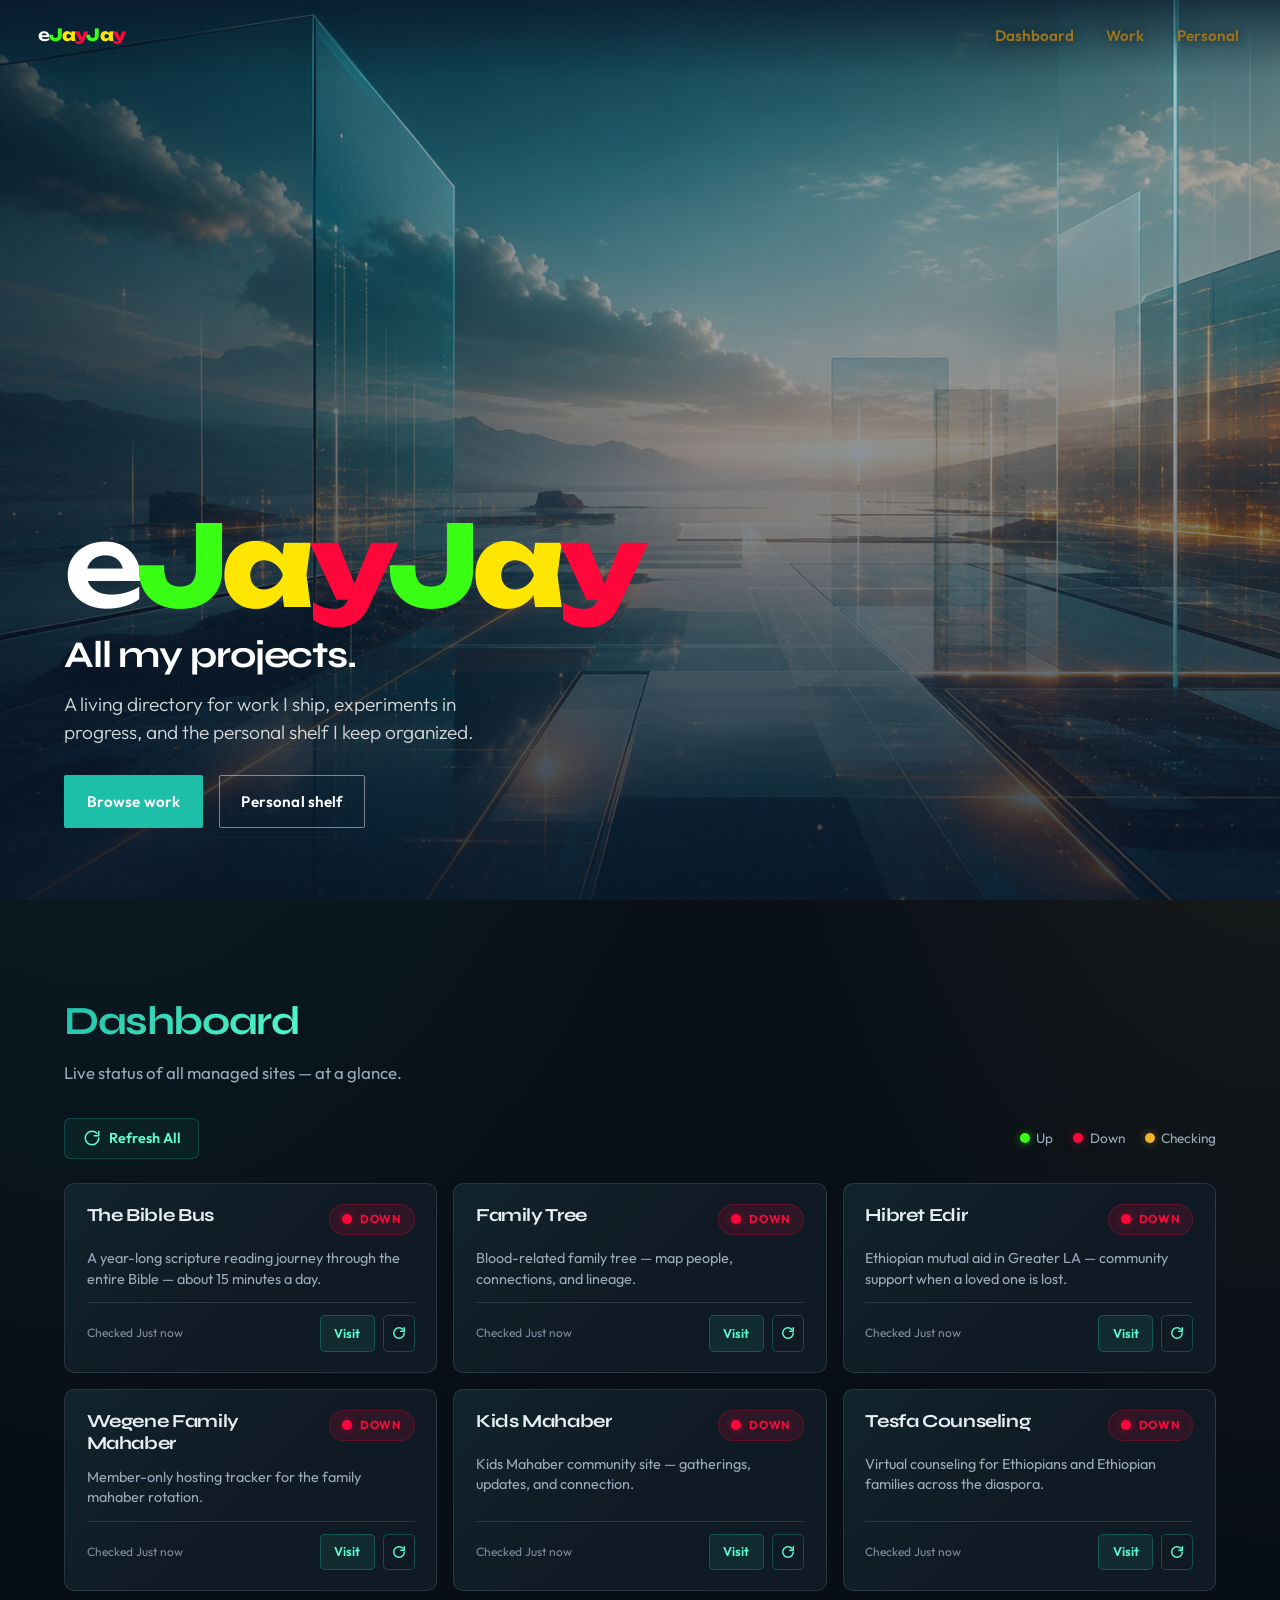
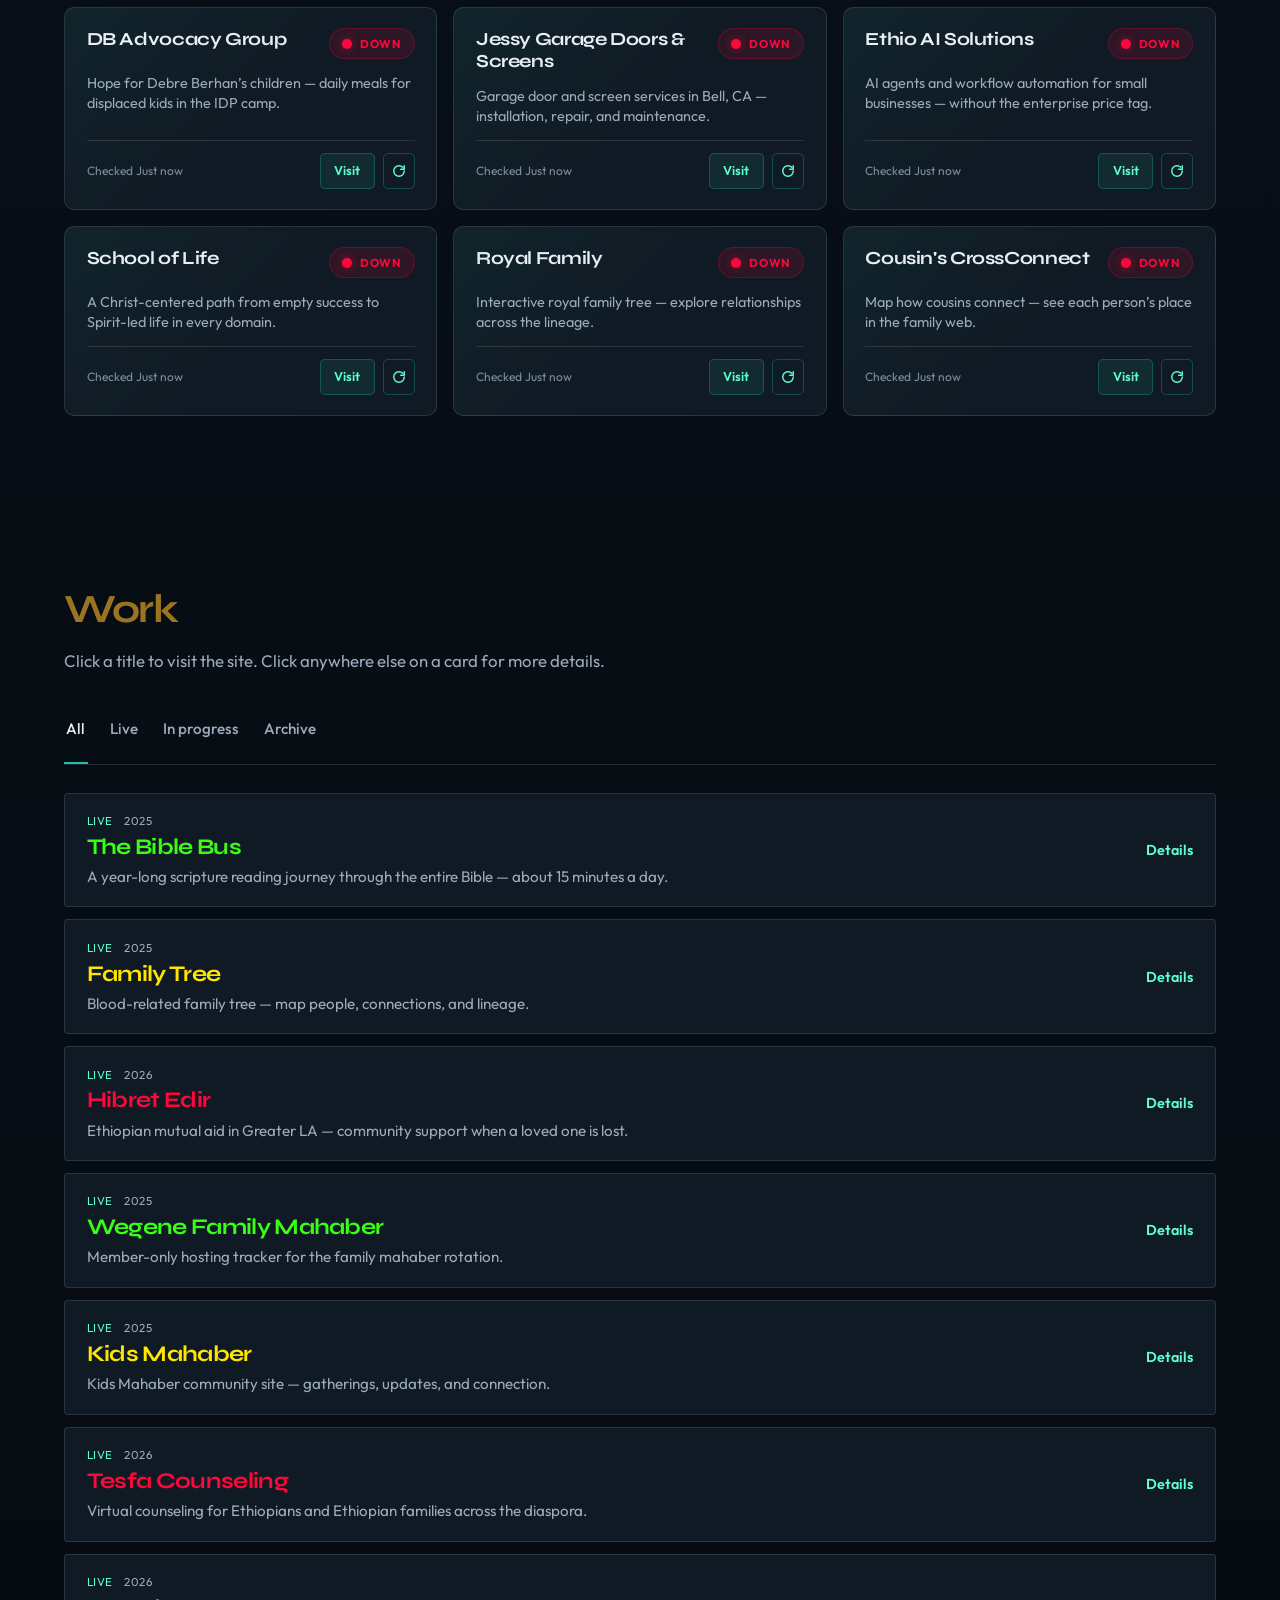
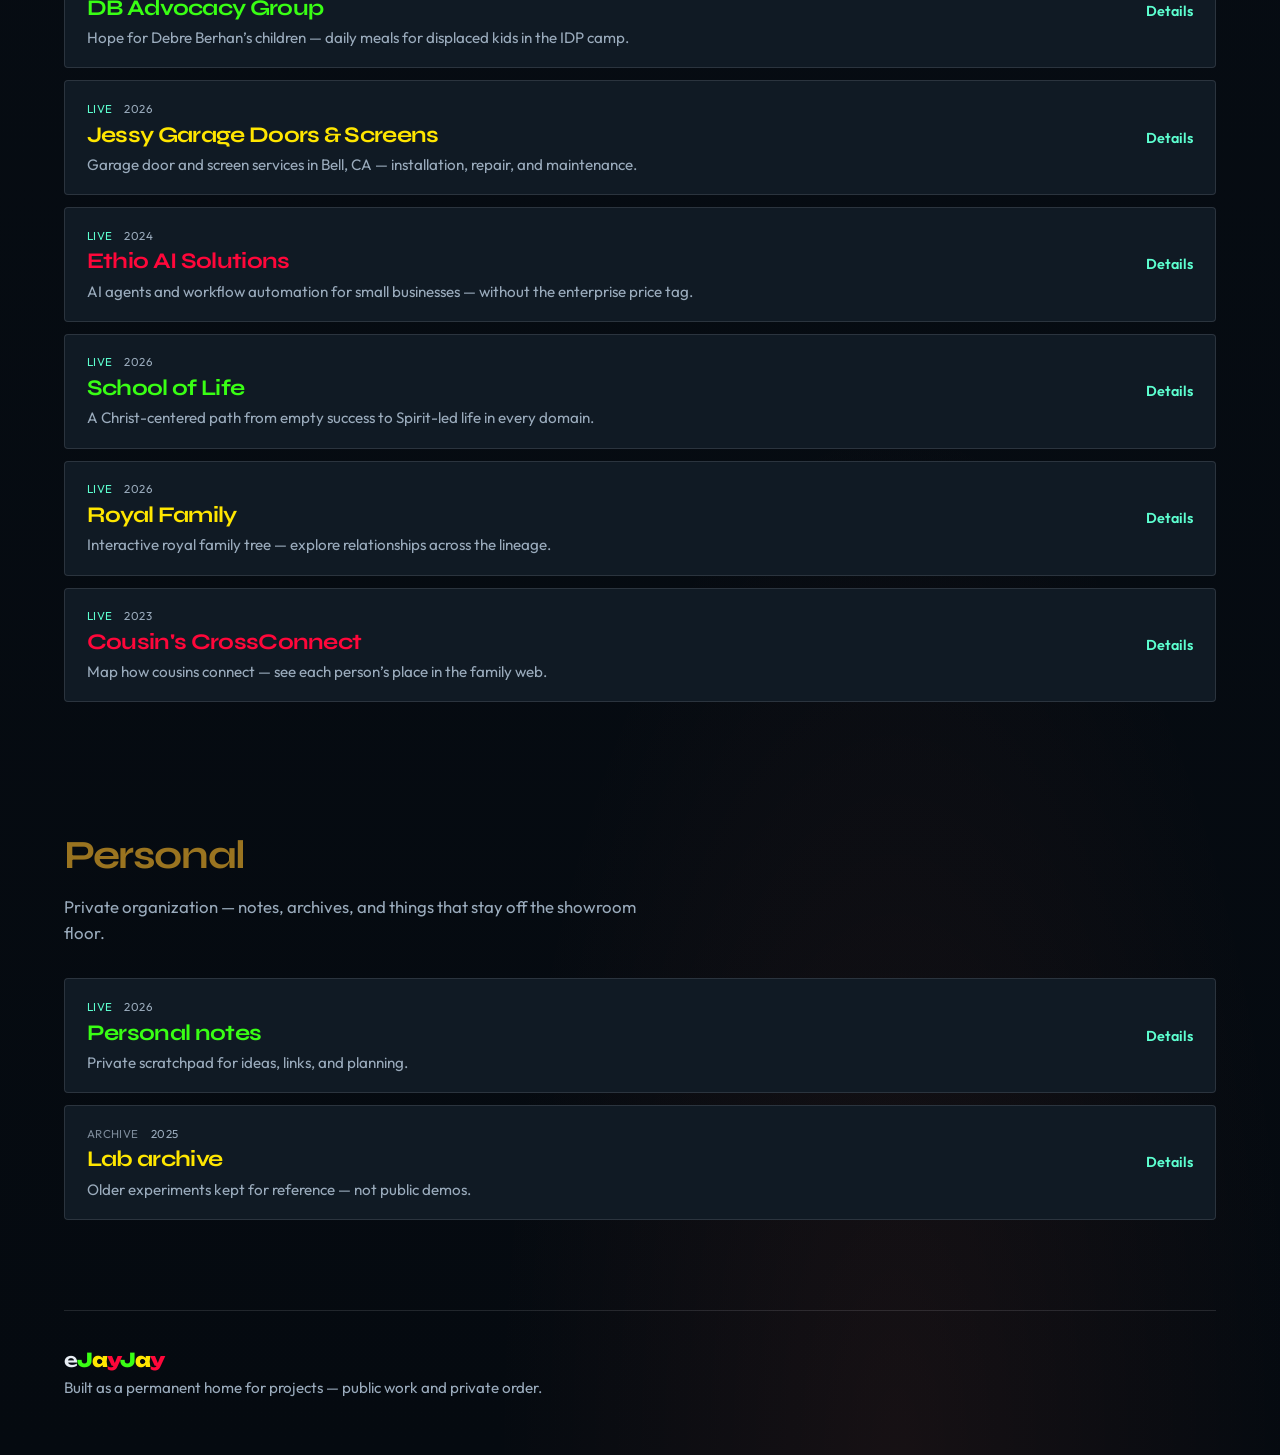
==== commit fdc6b5cb: "Add vibrant Dashboard section with live site status monitoring - Add Dashboard link to navigation he" ====
--- a/index.html
+++ b/index.html
@@ -17,6 +17,7 @@
 <header class="top">
   <a class="top__mark" href="#top" aria-label="eJayJay"><span class="brand" aria-hidden="true"><span class="brand__e">e</span><span class="brand__j">J</span><span class="brand__a">a</span><span class="brand__y">y</span><span class="brand__j">J</span><span class="brand__a">a</span><span class="brand__y">y</span></span></a>
   <nav class="top__nav" aria-label="Primary">
+    <a href="#dashboard">Dashboard</a>
     <a href="#work">Work</a>
     <a href="#personal">Personal</a>
   </nav>
@@ -43,6 +44,33 @@
       <div class="hero__actions">
         <a class="btn btn--primary" href="#work">Browse work</a>
         <a class="btn btn--ghost" href="#personal">Personal shelf</a>
+      </div>
+    </div>
+  </section>
+
+  <section class="section section--dashboard" id="dashboard" aria-labelledby="dashboard-heading">
+    <div class="section__intro">
+      <h2 id="dashboard-heading">Dashboard</h2>
+      <p>Live status of all managed sites — at a glance.</p>
+    </div>
+
+    <div class="dashboard">
+      <div class="dashboard__controls">
+        <button type="button" class="dashboard__refresh" id="refresh-status" aria-label="Refresh all statuses">
+          <svg class="dashboard__refresh-icon" width="18" height="18" viewBox="0 0 24 24" fill="none" stroke="currentColor" stroke-width="2" stroke-linecap="round" stroke-linejoin="round">
+            <path d="M21 12a9 9 0 1 1-9-9c2.52 0 4.83 1.04 6.5 2.72"/>
+            <path d="M21 3v6h-6"/>
+          </svg>
+          <span>Refresh All</span>
+        </button>
+        <div class="dashboard__legend">
+          <span class="dashboard__legend-item"><span class="status-dot status-dot--up"></span> Up</span>
+          <span class="dashboard__legend-item"><span class="status-dot status-dot--down"></span> Down</span>
+          <span class="dashboard__legend-item"><span class="status-dot status-dot--checking"></span> Checking</span>
+        </div>
+      </div>
+      <div class="dashboard__grid" id="dashboard-grid">
+        <!-- Cards rendered by JavaScript -->
       </div>
     </div>
   </section>
--- a/static/css/style.css
+++ b/static/css/style.css
@@ -1053,3 +1053,395 @@
     transition: none;
   }
 }
+
+/* —— Dashboard Section —— */
+.section--dashboard {
+  padding-bottom: clamp(3rem, 8vh, 5rem);
+}
+
+.section--dashboard .section__intro h2 {
+  background: linear-gradient(135deg, var(--teal) 0%, var(--teal-deep) 50%, #7dffd6 100%);
+  -webkit-background-clip: text;
+  -webkit-text-fill-color: transparent;
+  background-clip: text;
+}
+
+.dashboard {
+  display: flex;
+  flex-direction: column;
+  gap: 1.5rem;
+}
+
+.dashboard__controls {
+  display: flex;
+  flex-wrap: wrap;
+  align-items: center;
+  justify-content: space-between;
+  gap: 1rem;
+}
+
+.dashboard__refresh {
+  display: inline-flex;
+  align-items: center;
+  gap: 0.5rem;
+  padding: 0.65rem 1.1rem;
+  font-family: var(--font-body);
+  font-size: 0.9rem;
+  font-weight: 600;
+  color: var(--teal-deep);
+  background: rgba(29, 191, 168, 0.08);
+  border: 1px solid rgba(29, 191, 168, 0.25);
+  border-radius: 6px;
+  cursor: pointer;
+  transition: all 0.25s var(--ease);
+}
+
+.dashboard__refresh:hover,
+.dashboard__refresh:focus-visible {
+  background: rgba(29, 191, 168, 0.15);
+  border-color: rgba(29, 191, 168, 0.45);
+  color: #7dffd6;
+  outline: none;
+}
+
+.dashboard__refresh.is-spinning .dashboard__refresh-icon {
+  animation: spin 1s linear infinite;
+}
+
+@keyframes spin {
+  from { transform: rotate(0deg); }
+  to { transform: rotate(360deg); }
+}
+
+.dashboard__refresh-icon {
+  flex-shrink: 0;
+}
+
+.dashboard__legend {
+  display: flex;
+  flex-wrap: wrap;
+  gap: 0.5rem 1.25rem;
+  font-size: 0.85rem;
+  color: var(--ink-soft);
+}
+
+.dashboard__legend-item {
+  display: inline-flex;
+  align-items: center;
+  gap: 0.4rem;
+}
+
+.status-dot {
+  width: 10px;
+  height: 10px;
+  border-radius: 50%;
+  flex-shrink: 0;
+}
+
+.status-dot--up {
+  background: #39ff14;
+  box-shadow: 0 0 8px rgba(57, 255, 20, 0.5);
+}
+
+.status-dot--down {
+  background: #ff073a;
+  box-shadow: 0 0 8px rgba(255, 7, 58, 0.5);
+}
+
+.status-dot--checking {
+  background: var(--amber);
+  box-shadow: 0 0 8px rgba(240, 180, 41, 0.4);
+  animation: pulse-dot 1.5s ease-in-out infinite;
+}
+
+@keyframes pulse-dot {
+  0%, 100% { opacity: 1; transform: scale(1); }
+  50% { opacity: 0.6; transform: scale(0.85); }
+}
+
+.dashboard__grid {
+  display: grid;
+  grid-template-columns: repeat(auto-fill, minmax(min(100%, 320px), 1fr));
+  gap: 1rem;
+}
+
+/* Dashboard Status Card */
+.status-card {
+  position: relative;
+  display: flex;
+  flex-direction: column;
+  gap: 0.85rem;
+  padding: 1.25rem 1.35rem;
+  background: 
+    linear-gradient(135deg, rgba(29, 191, 168, 0.06) 0%, transparent 50%),
+    var(--paper-2);
+  border: 1px solid var(--line);
+  border-radius: 10px;
+  overflow: hidden;
+  transition: all 0.3s var(--ease);
+  opacity: 0;
+  transform: translateY(1rem);
+  animation: card-appear 0.5s var(--ease) forwards;
+  animation-delay: calc(var(--card-index, 0) * 80ms);
+}
+
+@keyframes card-appear {
+  to {
+    opacity: 1;
+    transform: translateY(0);
+  }
+}
+
+.status-card::before {
+  content: "";
+  position: absolute;
+  top: 0;
+  left: 0;
+  right: 0;
+  height: 3px;
+  background: linear-gradient(90deg, var(--teal) 0%, var(--teal-deep) 100%);
+  opacity: 0;
+  transition: opacity 0.3s var(--ease);
+}
+
+.status-card:hover,
+.status-card:focus-within {
+  border-color: rgba(29, 191, 168, 0.35);
+  background: 
+    linear-gradient(135deg, rgba(29, 191, 168, 0.1) 0%, transparent 50%),
+    #0f1c28;
+  transform: translateY(-3px);
+  box-shadow: 
+    0 8px 24px rgba(0, 0, 0, 0.25),
+    0 0 40px rgba(29, 191, 168, 0.08);
+}
+
+.status-card:hover::before {
+  opacity: 1;
+}
+
+.status-card[data-status="up"]::before {
+  background: linear-gradient(90deg, #39ff14 0%, #5dffd0 100%);
+}
+
+.status-card[data-status="down"]::before {
+  background: linear-gradient(90deg, #ff073a 0%, var(--coral) 100%);
+}
+
+.status-card[data-status="checking"]::before {
+  background: linear-gradient(90deg, var(--amber) 0%, #ffe600 100%);
+  opacity: 1;
+}
+
+.status-card__header {
+  display: flex;
+  align-items: flex-start;
+  justify-content: space-between;
+  gap: 1rem;
+}
+
+.status-card__name {
+  margin: 0;
+  font-family: var(--font-display);
+  font-weight: 700;
+  font-size: 1.15rem;
+  letter-spacing: -0.02em;
+  line-height: 1.2;
+  color: var(--ink);
+}
+
+.status-card__name a {
+  color: inherit;
+  text-decoration: none;
+  transition: color 0.2s var(--ease);
+}
+
+.status-card__name a:hover,
+.status-card__name a:focus-visible {
+  color: var(--teal-deep);
+  outline: none;
+}
+
+.status-card__indicator {
+  display: flex;
+  align-items: center;
+  gap: 0.5rem;
+  padding: 0.35rem 0.75rem;
+  font-size: 0.72rem;
+  font-weight: 700;
+  letter-spacing: 0.06em;
+  text-transform: uppercase;
+  border-radius: 100px;
+  flex-shrink: 0;
+}
+
+.status-card__indicator[data-status="up"] {
+  color: #39ff14;
+  background: rgba(57, 255, 20, 0.12);
+  border: 1px solid rgba(57, 255, 20, 0.25);
+}
+
+.status-card__indicator[data-status="down"] {
+  color: #ff073a;
+  background: rgba(255, 7, 58, 0.12);
+  border: 1px solid rgba(255, 7, 58, 0.25);
+}
+
+.status-card__indicator[data-status="checking"] {
+  color: var(--amber);
+  background: rgba(240, 180, 41, 0.12);
+  border: 1px solid rgba(240, 180, 41, 0.25);
+}
+
+.status-card__indicator[data-status="unknown"] {
+  color: var(--ink-soft);
+  background: rgba(154, 171, 188, 0.1);
+  border: 1px solid rgba(154, 171, 188, 0.2);
+}
+
+.status-card__tagline {
+  margin: 0;
+  font-size: 0.9rem;
+  color: var(--ink-soft);
+  line-height: 1.4;
+  display: -webkit-box;
+  -webkit-line-clamp: 2;
+  -webkit-box-orient: vertical;
+  overflow: hidden;
+}
+
+.status-card__footer {
+  display: flex;
+  align-items: center;
+  justify-content: space-between;
+  gap: 0.75rem;
+  margin-top: auto;
+  padding-top: 0.75rem;
+  border-top: 1px solid var(--line);
+}
+
+.status-card__meta {
+  display: flex;
+  flex-wrap: wrap;
+  gap: 0.25rem 0.75rem;
+  font-size: 0.75rem;
+  color: var(--ink-soft);
+}
+
+.status-card__last-check {
+  opacity: 0.8;
+}
+
+.status-card__actions {
+  display: flex;
+  gap: 0.5rem;
+}
+
+.status-card__btn {
+  display: inline-flex;
+  align-items: center;
+  justify-content: center;
+  padding: 0.45rem 0.85rem;
+  font-family: var(--font-body);
+  font-size: 0.8rem;
+  font-weight: 600;
+  color: var(--teal-deep);
+  background: transparent;
+  border: 1px solid rgba(29, 191, 168, 0.3);
+  border-radius: 5px;
+  cursor: pointer;
+  text-decoration: none;
+  transition: all 0.2s var(--ease);
+}
+
+.status-card__btn:hover,
+.status-card__btn:focus-visible {
+  background: rgba(29, 191, 168, 0.1);
+  border-color: rgba(29, 191, 168, 0.5);
+  color: #7dffd6;
+  outline: none;
+}
+
+.status-card__btn--visit {
+  background: rgba(29, 191, 168, 0.1);
+}
+
+.status-card__btn--refresh {
+  padding: 0.45rem;
+  min-width: 32px;
+}
+
+.status-card__btn--refresh.is-spinning svg {
+  animation: spin 0.8s linear infinite;
+}
+
+/* Dashboard empty state */
+.dashboard__empty {
+  grid-column: 1 / -1;
+  text-align: center;
+  padding: 3rem 1.5rem;
+  color: var(--ink-soft);
+  background: var(--paper-2);
+  border: 1px dashed var(--line);
+  border-radius: 10px;
+}
+
+/* Responsive dashboard */
+@media (max-width: 720px) {
+  .dashboard__controls {
+    flex-direction: column;
+    align-items: stretch;
+  }
+
+  .dashboard__refresh {
+    justify-content: center;
+  }
+
+  .dashboard__legend {
+    justify-content: center;
+  }
+
+  .dashboard__grid {
+    grid-template-columns: 1fr;
+  }
+
+  .status-card {
+    padding: 1.1rem 1.15rem;
+  }
+
+  .status-card__name {
+    font-size: 1.05rem;
+  }
+
+  .status-card__footer {
+    flex-direction: column;
+    align-items: stretch;
+    gap: 0.65rem;
+  }
+
+  .status-card__actions {
+    justify-content: stretch;
+  }
+
+  .status-card__btn {
+    flex: 1;
+    justify-content: center;
+  }
+}
+
+@media (prefers-reduced-motion: reduce) {
+  .status-card {
+    animation: none;
+    opacity: 1;
+    transform: none;
+  }
+
+  .status-dot--checking {
+    animation: none;
+  }
+
+  .dashboard__refresh.is-spinning .dashboard__refresh-icon,
+  .status-card__btn--refresh.is-spinning svg {
+    animation: none;
+  }
+}
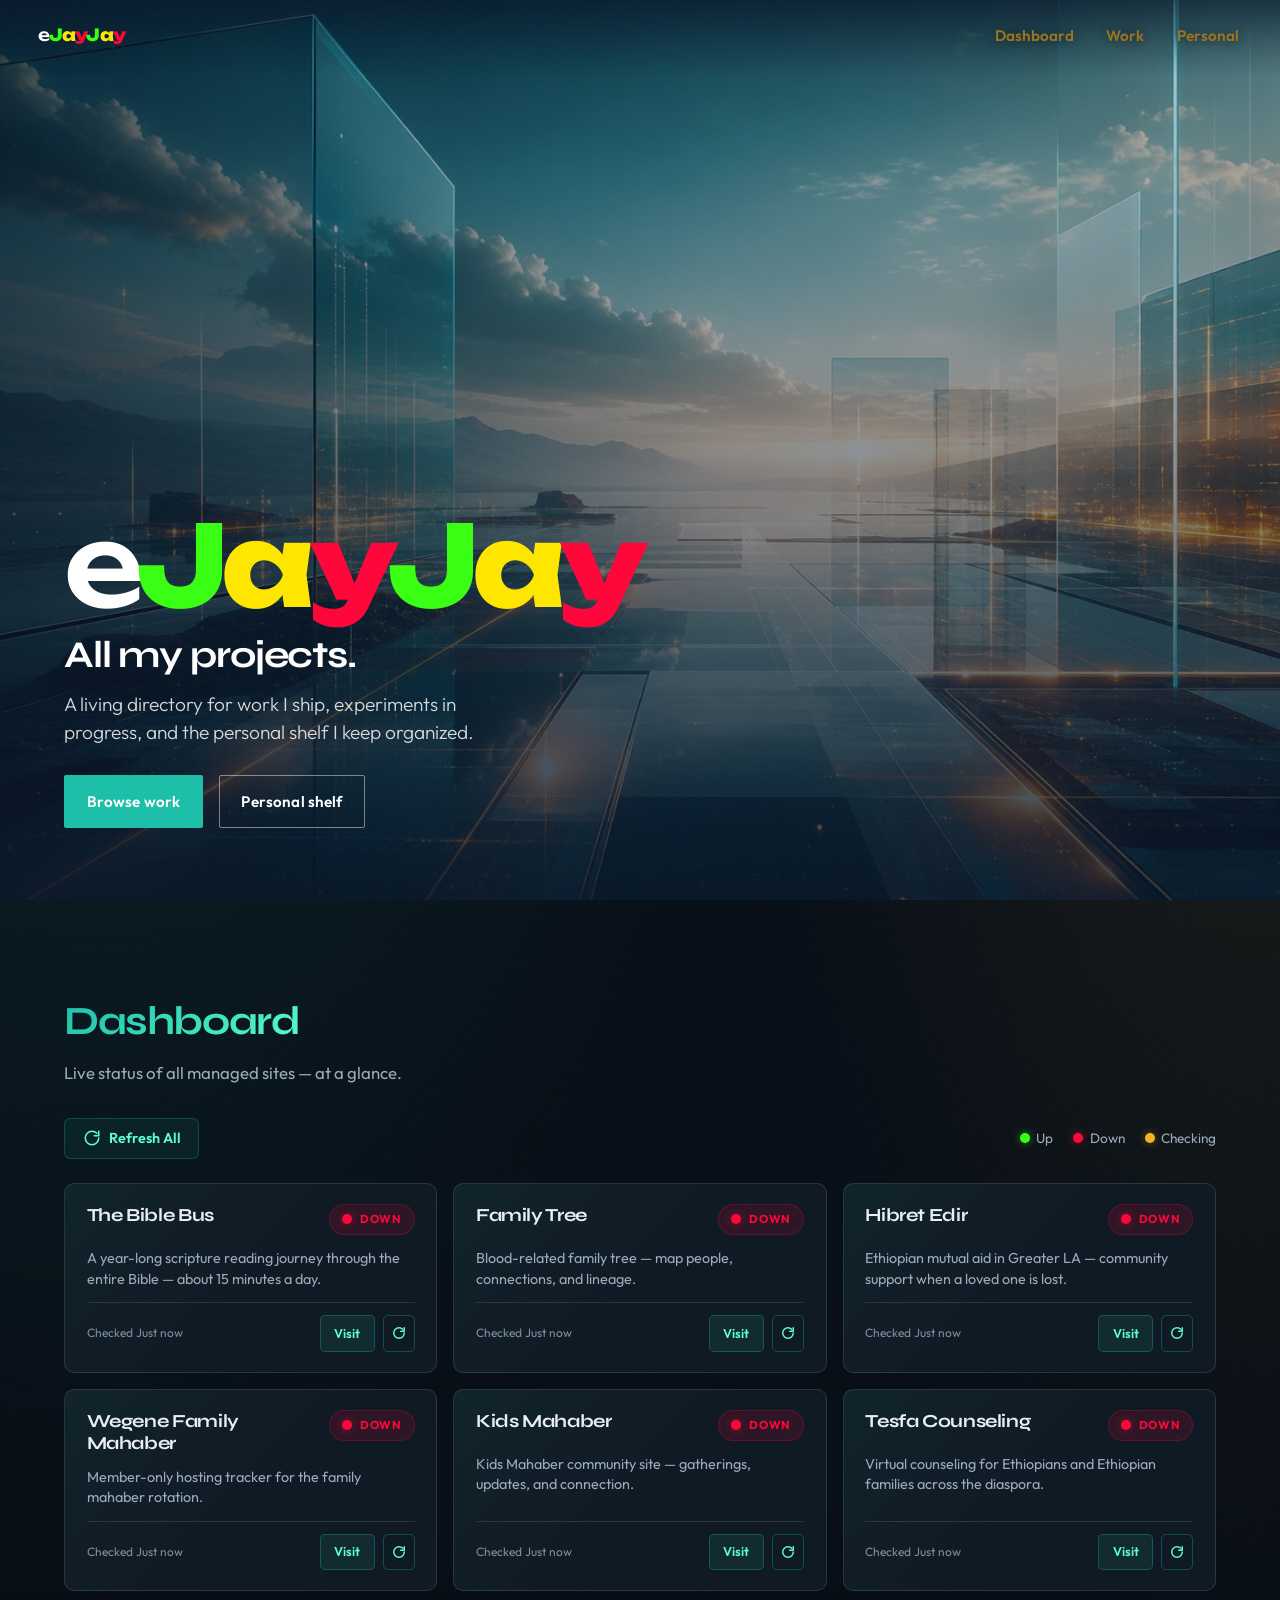
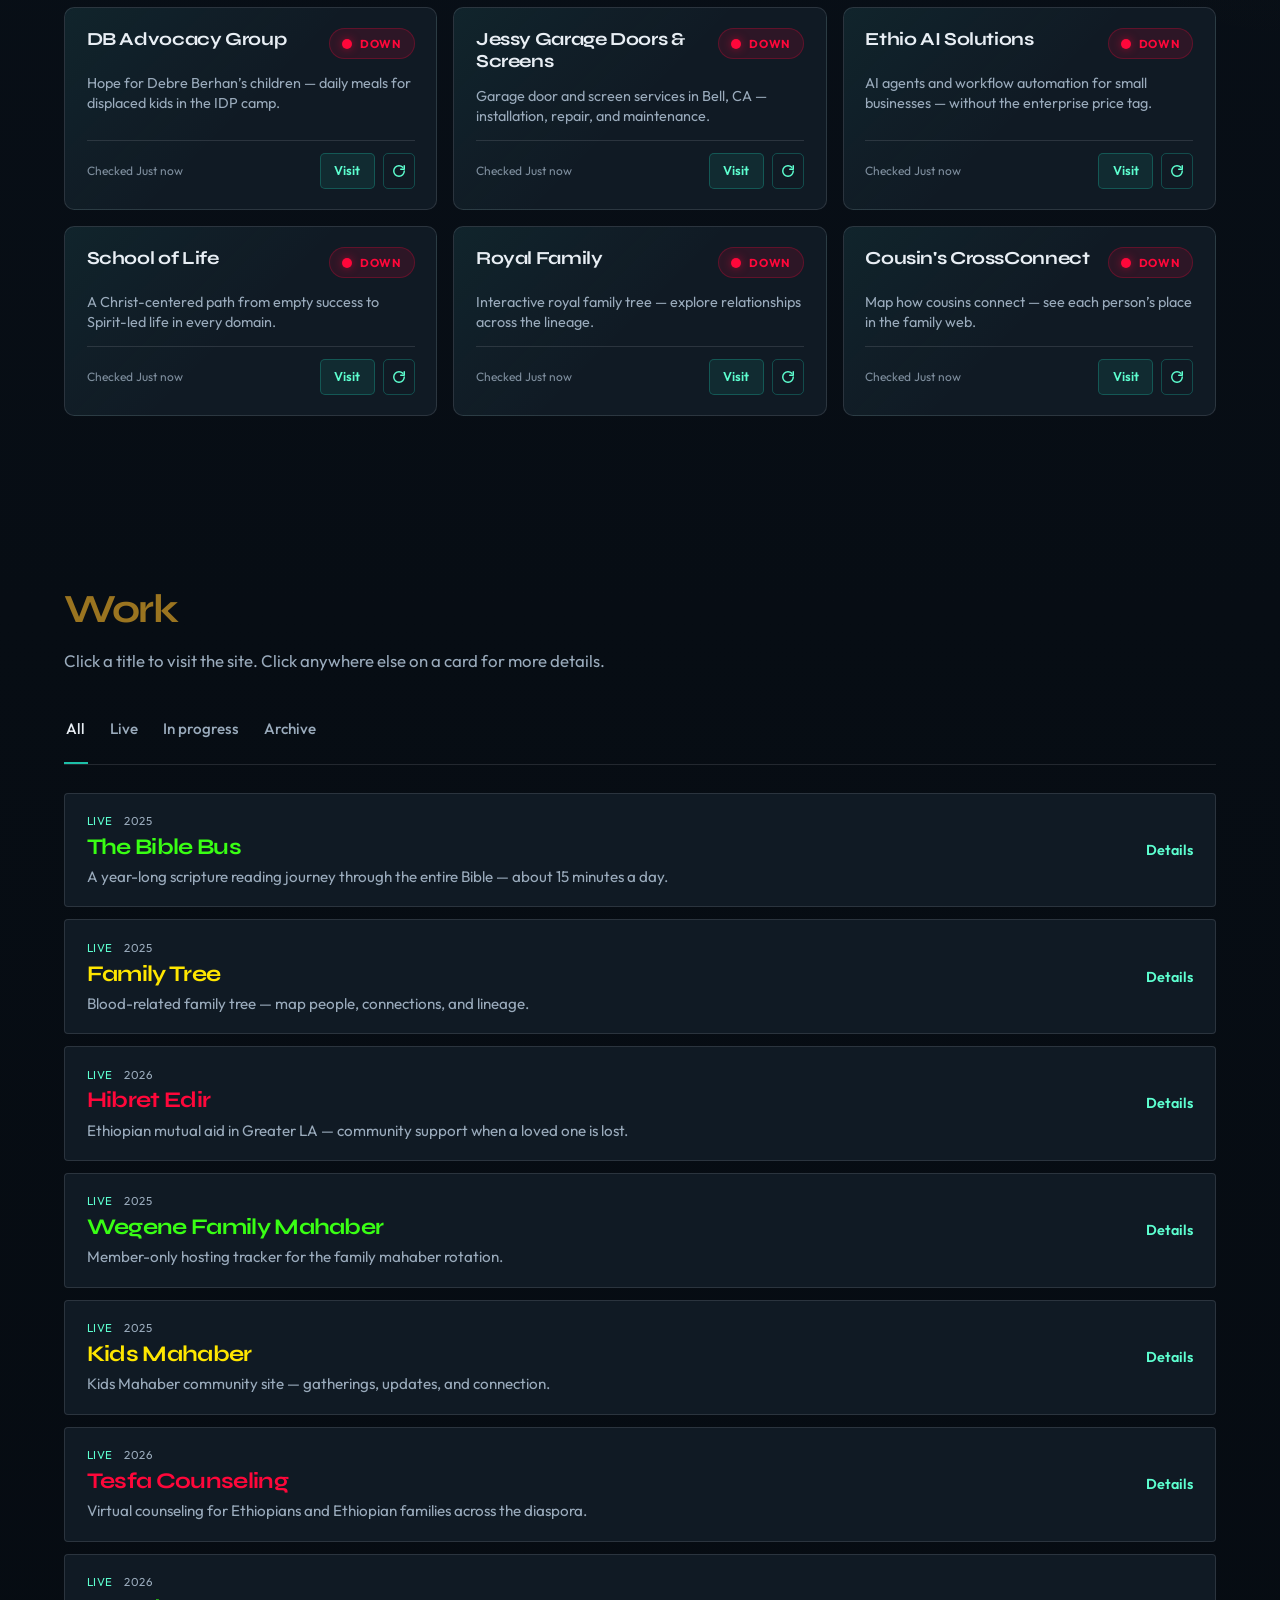
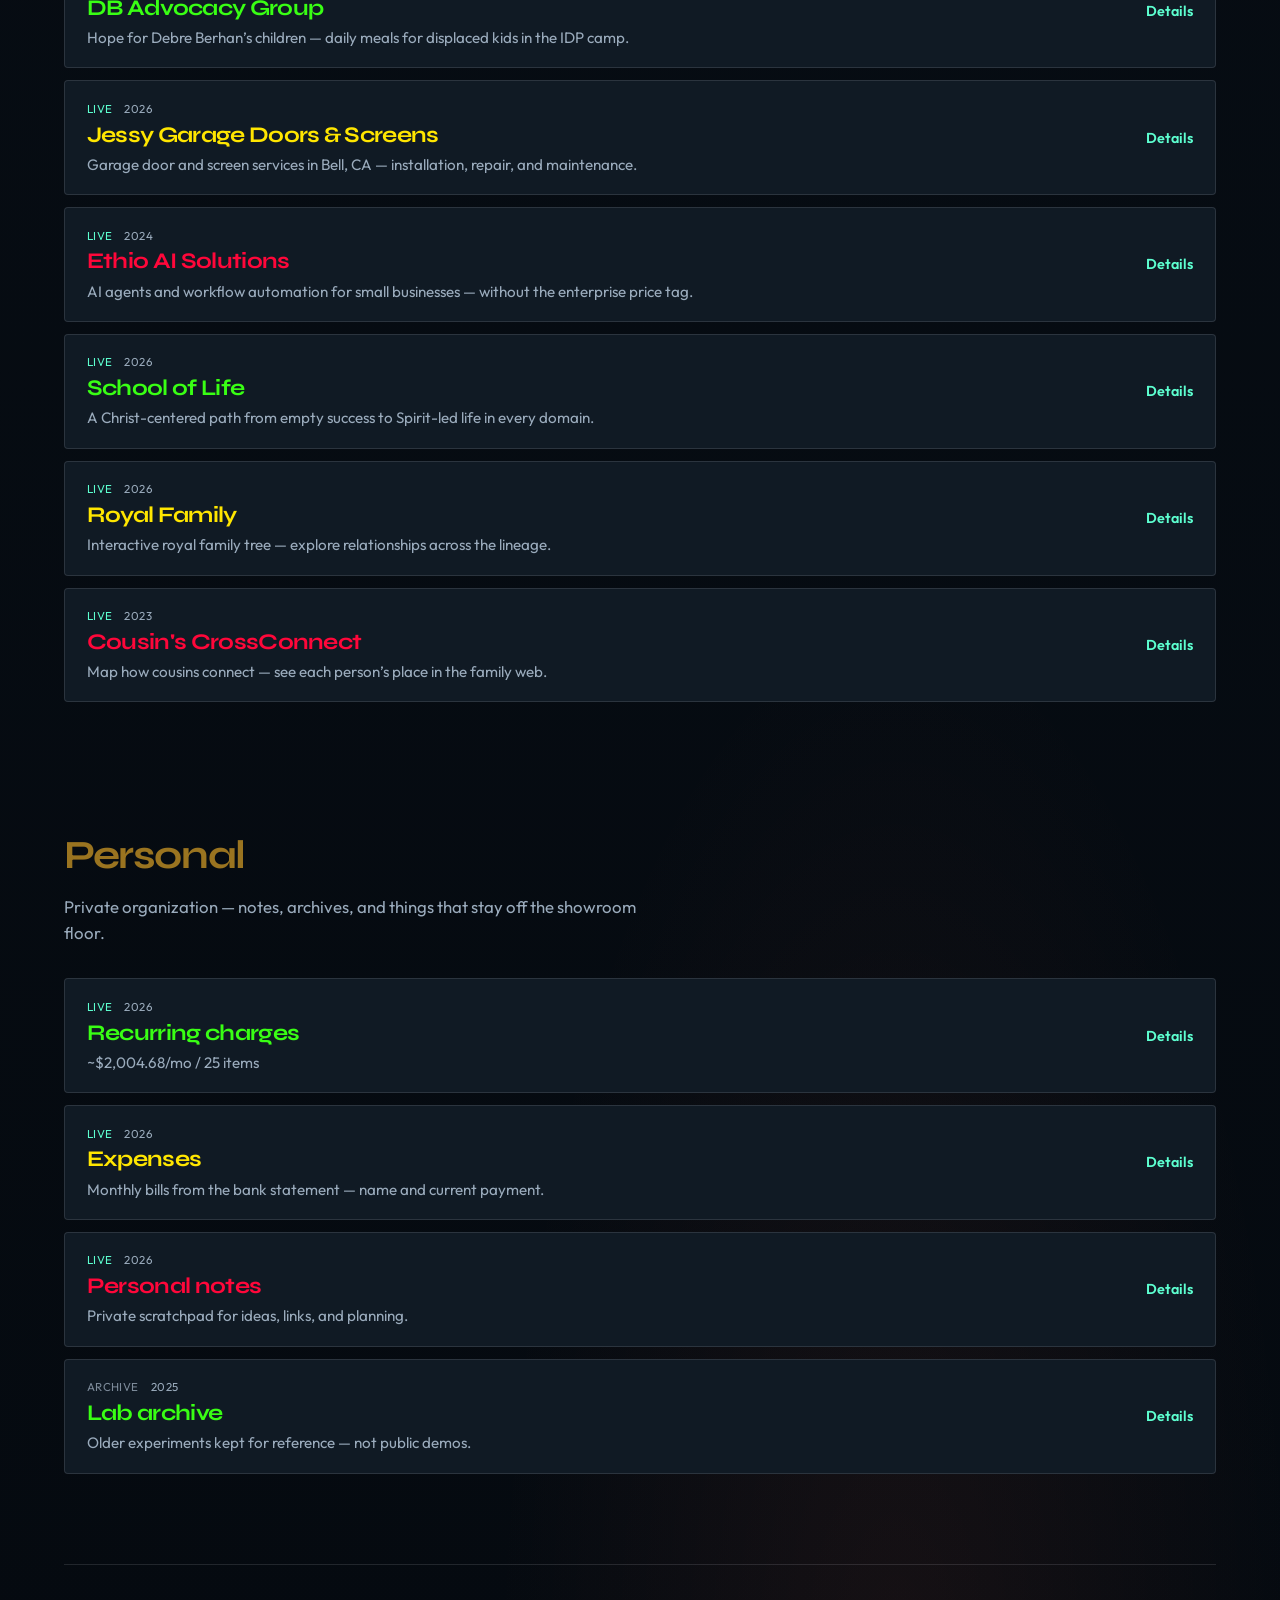
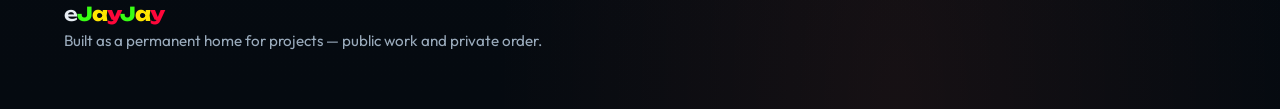
==== commit 0e43182e: "Add server-side authentication gate for /personal/ - Add edge function personal-gate.ts with Basic A" ====
--- a/index.html
+++ b/index.html
@@ -130,26 +130,6 @@
   </aside>
 </div>
 
-<div class="gate" id="link-gate" hidden>
-  <div class="gate__backdrop" data-close-gate tabindex="-1"></div>
-  <form class="gate__panel" id="link-gate-form" role="dialog" aria-modal="true" aria-labelledby="gate-title">
-    <button type="button" class="gate__close" data-close-gate aria-label="Close">×</button>
-    <h2 class="gate__title" id="gate-title">Enter password</h2>
-    <p class="gate__lede">Links are protected. Enter the password to continue.</p>
-    <label class="gate__label" for="gate-password">Password</label>
-    <input
-      class="gate__input"
-      id="gate-password"
-      name="password"
-      type="password"
-      autocomplete="current-password"
-      required
-    >
-    <p class="gate__error" id="gate-error" hidden>Wrong password. Try again.</p>
-    <button class="btn btn--primary gate__submit" type="submit">Unlock</button>
-  </form>
-</div>
-
 <script src="/static/js/main.js" defer></script>
 </body>
 </html>
--- a/static/css/style.css
+++ b/static/css/style.css
@@ -1429,6 +1429,140 @@
   }
 }
 
+/* —— Money pages —— */
+.money-page {
+  width: min(100% - 2 * var(--space), 72rem);
+  margin: 0 auto;
+  padding: clamp(6.5rem, 14vh, 8.5rem) 0 4rem;
+}
+
+.money-page__kicker {
+  margin: 0 0 0.4rem;
+  font-size: 0.78rem;
+  letter-spacing: 0.08em;
+  text-transform: uppercase;
+  color: var(--gold);
+}
+
+.money-page__title {
+  margin: 0 0 0.5rem;
+  font-family: var(--font-display);
+  font-weight: 800;
+  font-size: clamp(1.8rem, 4vw, 2.6rem);
+  letter-spacing: -0.04em;
+}
+
+.money-page__lede {
+  margin: 0 0 1.75rem;
+  max-width: 44rem;
+  color: var(--ink-soft);
+}
+
+.money-snap {
+  display: grid;
+  grid-template-columns: repeat(auto-fit, minmax(11rem, 1fr));
+  gap: 0.75rem;
+  margin-bottom: 2rem;
+}
+
+.money-snap__item {
+  padding: 1rem 1.1rem;
+  border: 1px solid var(--line);
+  background: var(--paper-2);
+}
+
+.money-snap__label {
+  margin: 0 0 0.35rem;
+  font-size: 0.75rem;
+  letter-spacing: 0.04em;
+  text-transform: uppercase;
+  color: var(--ink-soft);
+}
+
+.money-snap__value {
+  margin: 0;
+  font-family: var(--font-display);
+  font-weight: 700;
+  font-size: 1.45rem;
+  letter-spacing: -0.03em;
+}
+
+.money-table {
+  width: 100%;
+  border-collapse: collapse;
+  font-size: 0.92rem;
+}
+
+.money-table th,
+.money-table td {
+  padding: 0.7rem 0.6rem;
+  text-align: left;
+  border-bottom: 1px solid var(--line);
+  vertical-align: top;
+}
+
+.money-table th {
+  font-size: 0.75rem;
+  letter-spacing: 0.04em;
+  text-transform: uppercase;
+  color: var(--ink-soft);
+  font-weight: 600;
+}
+
+.money-table td.num,
+.money-table th.num {
+  text-align: right;
+  font-variant-numeric: tabular-nums;
+  white-space: nowrap;
+}
+
+.money-note {
+  margin: 0.35rem 0 0;
+  color: var(--ink-soft);
+  font-size: 0.82rem;
+}
+
+.money-cat {
+  margin: 0 0 1.75rem;
+}
+
+.money-cat h2 {
+  margin: 0 0 0.5rem;
+  font-family: var(--font-display);
+  font-size: 1.2rem;
+  color: var(--gold-deep);
+}
+
+.money-switch {
+  display: flex;
+  gap: 1rem;
+  margin-bottom: 1.5rem;
+}
+
+.money-switch a {
+  color: var(--teal-deep);
+  font-weight: 600;
+}
+
+.money-locked .money-body {
+  display: none;
+}
+
+.money-year {
+  margin: 0 0 1.75rem;
+  padding: 1.15rem 1.25rem;
+  border: 1px solid var(--line);
+  background: var(--paper-2);
+}
+
+.money-year h2 {
+  margin: 0.15rem 0 0.45rem;
+  font-family: var(--font-display);
+  font-size: 1.45rem;
+  letter-spacing: -0.03em;
+  color: var(--teal-deep);
+}
+
 @media (prefers-reduced-motion: reduce) {
   .status-card {
     animation: none;
